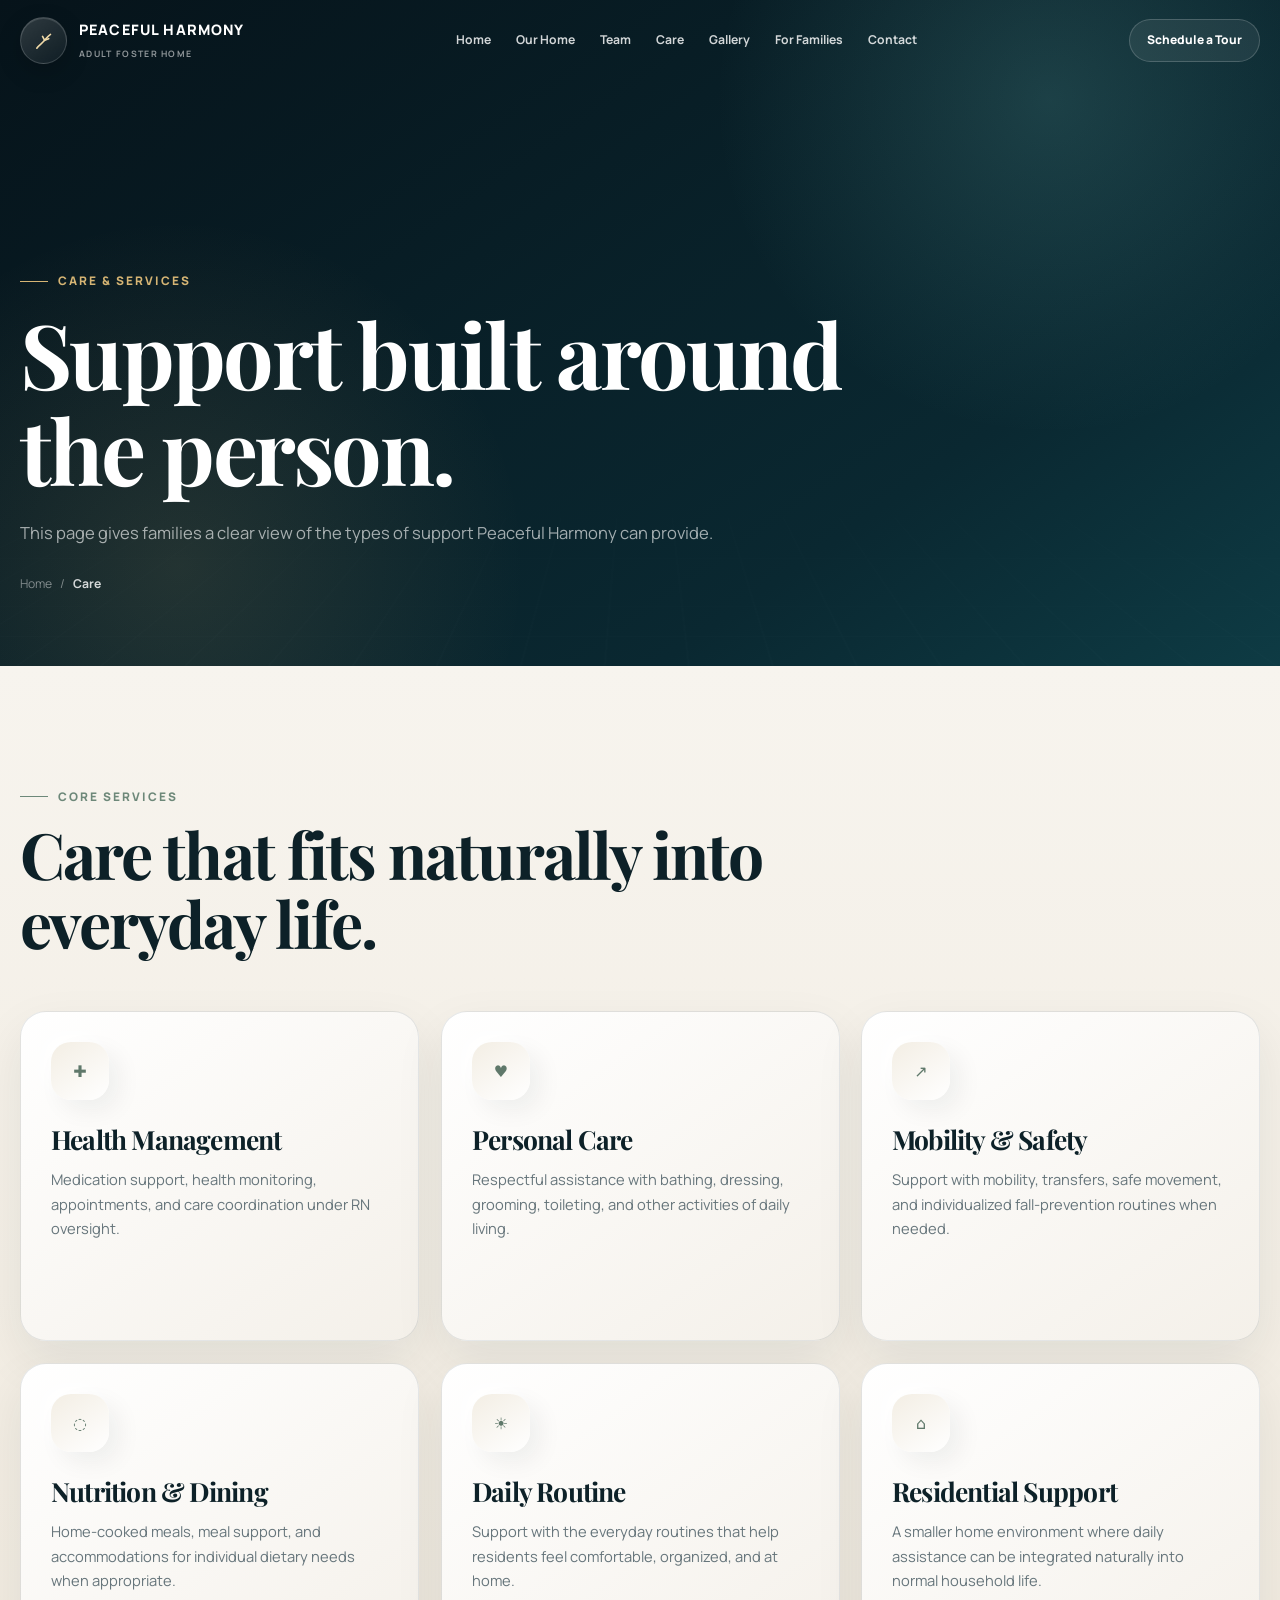
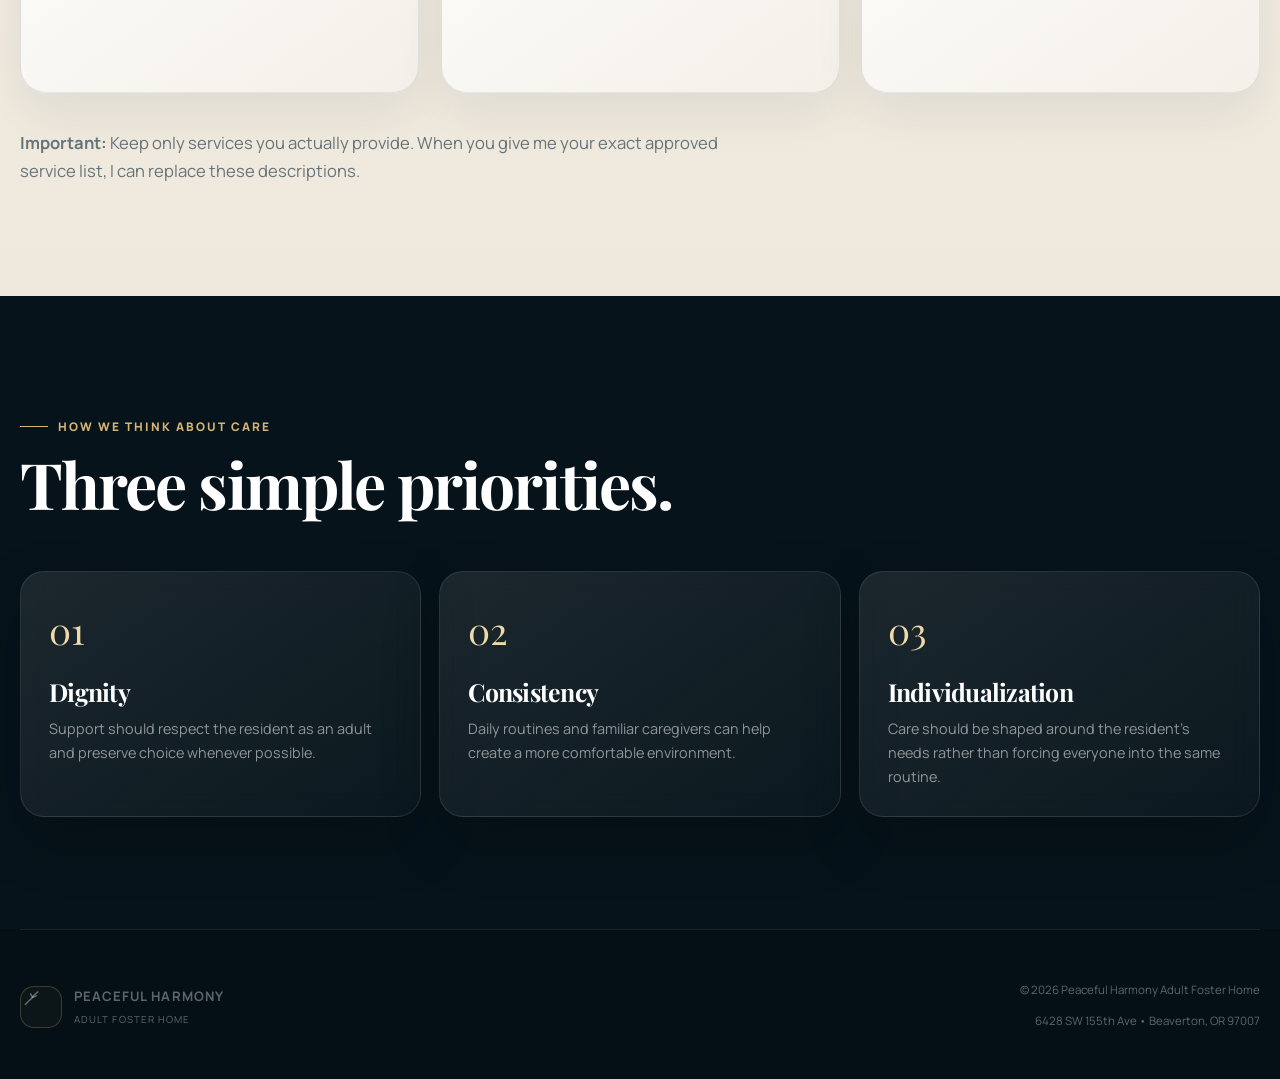
==== care.html @ 18889426 "Add files via upload" ====
<!DOCTYPE html>
<html lang="en">
<head>
  <meta charset="UTF-8" />
  <meta name="viewport" content="width=device-width, initial-scale=1, viewport-fit=cover" />
  <meta name="theme-color" content="#06131a" />
  <meta name="description" content="Peaceful Harmony Adult Foster Home in Beaverton, Oregon." />
  <title>Care & Services | Peaceful Harmony Adult Foster Home</title>
  <link rel="preconnect" href="https://fonts.googleapis.com" />
  <link rel="preconnect" href="https://fonts.gstatic.com" crossorigin />
  <link href="https://fonts.googleapis.com/css2?family=Manrope:wght@400;500;600;700;800&family=Playfair+Display:ital,wght@0,600;0,700;1,500&display=swap" rel="stylesheet" />
  <link rel="stylesheet" href="styles.css" />
</head>
<body>

<header class="site-header" id="siteHeader">
  <div class="container nav">
    <a class="brand" href="index.html" aria-label="Peaceful Harmony home">
      <span class="brand-orb" aria-hidden="true">
        <svg viewBox="0 0 24 24" fill="none">
          <path d="M5 20c2.8-3.8 5.3-4.6 8.1-8.2 2.2-2.9 3.7-4.5 6.2-6.2" stroke="currentColor" stroke-width="1.7" stroke-linecap="round"/>
          <path d="M13.2 11.8 11 7.8M13.2 11.8l4.2-1.7" stroke="currentColor" stroke-width="1.7" stroke-linecap="round"/>
        </svg>
      </span>
      <span>
        <span class="brand-name">PEACEFUL HARMONY</span>
        <span class="brand-sub">Adult Foster Home</span>
      </span>
    </a>

    <nav class="desktop-nav" aria-label="Main navigation">
      <a href="index.html">Home</a>
      <a href="our-home.html">Our Home</a>
      <a href="team.html">Team</a>
      <a href="care.html">Care</a>
      <a href="gallery.html">Gallery</a>
      <a href="families.html">For Families</a>
      <a href="contact.html">Contact</a>
    </nav>

    <div>
      <a class="nav-cta" href="contact.html">Schedule a Tour</a>
      <button class="menu-btn" id="menuButton" type="button" aria-label="Open menu" aria-controls="mobileMenu" aria-expanded="false">
        <svg viewBox="0 0 24 24" fill="none"><path d="M5 7h14M5 12h14M5 17h14" stroke="currentColor" stroke-width="2" stroke-linecap="round"/></svg>
      </button>
    </div>
  </div>

  <nav class="mobile-menu" id="mobileMenu" aria-label="Mobile navigation">
    <a href="index.html">Home</a>
    <a href="our-home.html">Our Home</a>
    <a href="team.html">Meet the Team</a>
    <a href="care.html">Care & Services</a>
    <a href="gallery.html">Gallery</a>
    <a href="families.html">For Families</a>
    <a href="contact.html">Contact / Schedule a Tour</a>
  </nav>
</header>


<main>
  <section class="page-hero">
    <div class="container page-hero-inner">
      <span class="eyebrow reveal visible">Care & Services</span>
      <h1 class="page-title reveal visible">Support built around the person.</h1>
      <p class="lead reveal visible">This page gives families a clear view of the types of support Peaceful Harmony can provide.</p>
      <div class="breadcrumbs"><a href="index.html">Home</a><span>/</span><strong>Care</strong></div>
    </div>
  </section>

  <section class="section" style="background:linear-gradient(180deg,#f7f4ee,#efe8dc)">
    <div class="container">
      <span class="eyebrow reveal">Core Services</span>
      <h2 class="section-title reveal">Care that fits naturally into everyday life.</h2>
      <div class="card-grid">
        <div class="info-card tilt glow reveal"><div class="icon deep">✚</div><h3 class="deep">Health Management</h3><p>Medication support, health monitoring, appointments, and care coordination under RN oversight.</p></div>
        <div class="info-card tilt glow reveal d1"><div class="icon deep">♥</div><h3 class="deep">Personal Care</h3><p>Respectful assistance with bathing, dressing, grooming, toileting, and other activities of daily living.</p></div>
        <div class="info-card tilt glow reveal d2"><div class="icon deep">↗</div><h3 class="deep">Mobility & Safety</h3><p>Support with mobility, transfers, safe movement, and individualized fall-prevention routines when needed.</p></div>
        <div class="info-card tilt glow reveal"><div class="icon deep">◌</div><h3 class="deep">Nutrition & Dining</h3><p>Home-cooked meals, meal support, and accommodations for individual dietary needs when appropriate.</p></div>
        <div class="info-card tilt glow reveal d1"><div class="icon deep">☀</div><h3 class="deep">Daily Routine</h3><p>Support with the everyday routines that help residents feel comfortable, organized, and at home.</p></div>
        <div class="info-card tilt glow reveal d2"><div class="icon deep">⌂</div><h3 class="deep">Residential Support</h3><p>A smaller home environment where daily assistance can be integrated naturally into normal household life.</p></div>
      </div>
      <p class="lead reveal" style="margin-top:36px"><strong>Important:</strong> Keep only services you actually provide. When you give me your exact approved service list, I can replace these descriptions.</p>
    </div>
  </section>

  <section class="section process">
    <div class="container">
      <span class="eyebrow reveal">How We Think About Care</span>
      <h2 class="section-title reveal">Three simple priorities.</h2>
      <div class="steps">
        <div class="step reveal"><span class="step-num">01</span><h3>Dignity</h3><p>Support should respect the resident as an adult and preserve choice whenever possible.</p></div>
        <div class="step reveal d1"><span class="step-num">02</span><h3>Consistency</h3><p>Daily routines and familiar caregivers can help create a more comfortable environment.</p></div>
        <div class="step reveal d2"><span class="step-num">03</span><h3>Individualization</h3><p>Care should be shaped around the resident's needs rather than forcing everyone into the same routine.</p></div>
      </div>
    </div>
  </section>
</main>


<footer class="footer">
  <div class="container footer-inner">
    <div class="footer-brand">
      <span class="footer-mark" aria-hidden="true">
        <svg viewBox="0 0 24 24" fill="none">
          <path d="M5 20c2.8-3.8 5.3-4.6 8.1-8.2 2.2-2.9 3.7-4.5 6.2-6.2" stroke="currentColor" stroke-width="1.7" stroke-linecap="round"/>
          <path d="M13.2 11.8 11 7.8M13.2 11.8l4.2-1.7" stroke="currentColor" stroke-width="1.7" stroke-linecap="round"/>
        </svg>
      </span>
      <span>
        <strong>PEACEFUL HARMONY</strong>
        <span>Adult Foster Home</span>
      </span>
    </div>
    <div class="footer-meta">
      <p>© <span id="year"></span> Peaceful Harmony Adult Foster Home</p>
      <p>6428 SW 155th Ave • Beaverton, OR 97007</p>
    </div>
  </div>
</footer>


<div class="lightbox" id="lightbox" role="dialog" aria-modal="true" aria-label="Photo viewer">
  <button class="lightbox-close" id="lightboxClose" type="button" aria-label="Close photo viewer">
    <svg viewBox="0 0 24 24" fill="none"><path d="M6 6l12 12M18 6 6 18" stroke="currentColor" stroke-width="2" stroke-linecap="round"/></svg>
  </button>
  <img id="lightboxImage" src="" alt="" />
</div>

<script src="script.js"></script>
</body>
</html>
---- styles.css ----
:root{
  --bg:#06131a;
  --bg2:#0b2027;
  --paper:#f7f4ee;
  --paper2:#efe8dc;
  --white:#fff;
  --ink:#0d2128;
  --muted:#66757b;
  --sage:#8ea99a;
  --sage2:#b9c9bc;
  --gold:#d6b574;
  --gold2:#efd9a8;
  --aqua:#74c8c4;
  --line:rgba(13,33,40,.10);
  --lineD:rgba(255,255,255,.12);
  --shadow1:0 20px 60px rgba(0,0,0,.15);
  --shadow2:0 35px 100px rgba(0,0,0,.27);
  --r:28px;
  --header:80px;
  --max:1240px;
}
*{box-sizing:border-box}
html{scroll-behavior:smooth;scroll-padding-top:calc(var(--header) + 16px)}
body{
  margin:0;min-width:320px;overflow-x:hidden;
  font-family:"Manrope",system-ui,-apple-system,BlinkMacSystemFont,"Segoe UI",sans-serif;
  color:var(--ink);background:var(--paper);line-height:1.65;
  -webkit-font-smoothing:antialiased;
}
body.menu-open,body.lightbox-open{overflow:hidden}
img{display:block;max-width:100%}
a{text-decoration:none;color:inherit}
button,input,textarea,select{font:inherit}
button{border:0}
a,button{-webkit-tap-highlight-color:transparent}
:focus-visible{outline:3px solid var(--gold);outline-offset:4px;border-radius:10px}
::selection{background:var(--gold2);color:var(--bg)}
.container{width:min(calc(100% - 40px),var(--max));margin-inline:auto}
.section{position:relative;padding:112px 0}
.eyebrow{
  display:inline-flex;align-items:center;gap:10px;margin-bottom:14px;
  color:#6d8879;font-size:.74rem;font-weight:800;letter-spacing:.17em;text-transform:uppercase
}
.eyebrow:before{content:"";width:28px;height:1px;background:currentColor}
h1,h2,h3,h4{margin:0;font-family:"Playfair Display",Georgia,serif;line-height:1.07;letter-spacing:-.03em}
.page-title{font-size:clamp(3.4rem,7vw,7.2rem);max-width:960px}
.section-title{font-size:clamp(2.5rem,5vw,5rem);max-width:820px}
.lead{max-width:720px;margin:22px 0 0;color:var(--muted);font-size:1.04rem}
.btn{
  min-height:52px;display:inline-flex;align-items:center;justify-content:center;gap:10px;
  padding:0 22px;border-radius:999px;font-size:.84rem;font-weight:800;
  transition:transform .2s ease,box-shadow .2s ease,background .2s ease
}
.btn:hover{transform:translateY(-2px)}
.btn-gold{
  background:linear-gradient(145deg,#e8ce98,#cba35d);color:var(--bg);
  box-shadow:inset 0 1px 0 rgba(255,255,255,.55),0 18px 40px rgba(214,181,116,.22)
}
.btn-glass{
  border:1px solid rgba(255,255,255,.18);
  background:linear-gradient(145deg,rgba(255,255,255,.13),rgba(255,255,255,.045));
  color:#fff;box-shadow:inset 0 1px 0 rgba(255,255,255,.1),0 15px 36px rgba(0,0,0,.14);
  backdrop-filter:blur(14px);-webkit-backdrop-filter:blur(14px)
}
.btn-dark{background:var(--bg);color:white;box-shadow:0 14px 34px rgba(6,19,26,.18)}
.reveal{opacity:0;transform:translateY(24px);transition:opacity .7s ease,transform .7s cubic-bezier(.2,.75,.2,1)}
.reveal.visible{opacity:1;transform:none}
.d1{transition-delay:.08s}.d2{transition-delay:.16s}.d3{transition-delay:.24s}
.tilt{transform-style:preserve-3d;will-change:transform;transition:transform .18s ease-out,box-shadow .3s ease}
.tilt>*{transform:translateZ(14px)}.tilt .deep{transform:translateZ(34px)}
.glow{position:relative;overflow:hidden}
.glow:before{
  content:"";position:absolute;inset:0;pointer-events:none;
  background:radial-gradient(380px circle at var(--lx,50%) var(--ly,50%),rgba(255,255,255,.16),transparent 42%);
  opacity:0;transition:opacity .25s ease
}
.glow:hover:before{opacity:1}

/* NAV */
.site-header{position:fixed;inset:0 0 auto;z-index:1000;transition:.25s ease}
.site-header.scrolled,.site-header.menu-visible{
  background:rgba(6,19,26,.80);border-bottom:1px solid rgba(255,255,255,.09);
  box-shadow:0 14px 44px rgba(0,0,0,.18);backdrop-filter:blur(20px);-webkit-backdrop-filter:blur(20px)
}
.nav{min-height:var(--header);display:flex;align-items:center;justify-content:space-between;gap:24px}
.brand{display:inline-flex;align-items:center;gap:12px;color:white;min-width:0}
.brand-orb{
  width:47px;height:47px;display:grid;place-items:center;flex:0 0 auto;border-radius:50%;
  border:1px solid rgba(255,255,255,.17);
  background:linear-gradient(145deg,rgba(255,255,255,.16),rgba(255,255,255,.04));
  box-shadow:inset 0 1px 0 rgba(255,255,255,.12),0 8px 24px rgba(0,0,0,.19)
}
.brand-orb svg{width:23px;height:23px;color:var(--gold2)}
.brand-name{display:block;font-size:.9rem;font-weight:800;letter-spacing:.08em;white-space:nowrap}
.brand-sub{display:block;margin-top:5px;color:rgba(255,255,255,.55);font-size:.55rem;font-weight:700;letter-spacing:.15em;text-transform:uppercase}
.desktop-nav{display:flex;align-items:center;gap:25px;color:rgba(255,255,255,.82)}
.desktop-nav a{position:relative;padding:12px 0;font-size:.76rem;font-weight:700}
.desktop-nav a:after{
  content:"";position:absolute;left:0;right:0;bottom:7px;height:1px;background:var(--gold);
  transform:scaleX(0);transition:transform .2s ease
}
.desktop-nav a:hover:after,.desktop-nav a.active:after{transform:scaleX(1)}
.nav-cta{
  min-height:43px;display:inline-flex;align-items:center;padding:0 17px;border-radius:999px;
  border:1px solid rgba(255,255,255,.18);background:rgba(255,255,255,.07);color:#fff;font-size:.75rem;font-weight:800
}
.menu-btn{
  display:none;width:46px;height:46px;align-items:center;justify-content:center;cursor:pointer;
  border:1px solid rgba(255,255,255,.16);border-radius:50%;background:rgba(255,255,255,.07);color:#fff
}
.menu-btn svg{width:22px;height:22px}
.mobile-menu{display:none}

/* SHARED DARK PAGE HERO */
.page-hero{
  position:relative;min-height:74svh;display:flex;align-items:end;overflow:hidden;color:#fff;
  background:
    radial-gradient(circle at 82% 15%,rgba(116,200,196,.18),transparent 28%),
    radial-gradient(circle at 14% 85%,rgba(214,181,116,.13),transparent 28%),
    linear-gradient(145deg,#06131a,#0a2831 72%,#0e3b44)
}
.page-hero:before{
  content:"";position:absolute;inset:0;opacity:.12;
  background-image:linear-gradient(rgba(255,255,255,.08) 1px,transparent 1px),linear-gradient(90deg,rgba(255,255,255,.08) 1px,transparent 1px);
  background-size:56px 56px;transform:perspective(900px) rotateX(64deg) scale(1.5) translateY(17%);
  transform-origin:center bottom;mask-image:linear-gradient(to top,rgba(0,0,0,.9),transparent 70%)
}
.page-hero-inner{position:relative;z-index:2;padding:calc(var(--header) + 90px) 0 72px}
.page-hero .eyebrow{color:var(--gold)}
.page-hero .lead{color:rgba(255,255,255,.62)}
.breadcrumbs{display:flex;flex-wrap:wrap;gap:8px;margin-top:28px;color:rgba(255,255,255,.46);font-size:.76rem}
.breadcrumbs strong{color:rgba(255,255,255,.82)}

/* HOME HERO */
.home-hero{
  position:relative;min-height:100svh;overflow:hidden;color:#fff;
  background:
    radial-gradient(circle at 80% 15%,rgba(116,200,196,.20),transparent 30%),
    radial-gradient(circle at 12% 84%,rgba(214,181,116,.14),transparent 29%),
    linear-gradient(145deg,#06131a,#09232c 60%,#0e3a44)
}
.home-grid{
  min-height:100svh;display:grid;grid-template-columns:minmax(0,1fr) minmax(370px,.78fr);
  gap:70px;align-items:center;padding:calc(var(--header) + 72px) 0 64px
}
.home-kicker{display:inline-flex;align-items:center;gap:12px;margin-bottom:24px;color:var(--gold2);font-size:.74rem;font-weight:800;letter-spacing:.16em;text-transform:uppercase}
.home-kicker:before{content:"";width:34px;height:1px;background:var(--gold)}
.home-hero h1{font-size:clamp(4.2rem,8.3vw,8.2rem);max-width:760px;letter-spacing:-.06em}
.home-hero h1 em{color:var(--gold2);font-weight:500}
.home-copy{max-width:660px;margin:26px 0 0;color:rgba(255,255,255,.68);font-size:1.08rem}
.actions{display:flex;flex-wrap:wrap;gap:12px;margin-top:32px}
.hero-visual{position:relative;min-height:630px;perspective:1500px;transform-style:preserve-3d}
.photo-stage{position:absolute;top:50%;right:5%;width:min(495px,88%);aspect-ratio:4/5;transform:translateY(-50%) rotateY(-10deg) rotateX(3deg);transform-style:preserve-3d}
.photo-back2,.photo-back{position:absolute;border-radius:34px}
.photo-back2{inset:14% -13% -13% 14%;border:1px solid rgba(214,181,116,.13);transform:translateZ(-70px)}
.photo-back{inset:7% -7% -7% 7%;border:1px solid rgba(116,200,196,.22);background:rgba(116,200,196,.05);transform:translateZ(-35px)}
.photo-card{position:absolute;inset:0;overflow:hidden;border:1px solid rgba(255,255,255,.15);border-radius:34px;background:rgba(255,255,255,.05);box-shadow:-30px 48px 90px rgba(0,0,0,.38);transform:translateZ(45px)}
.photo-card img{width:100%;height:100%;object-fit:cover}
.float-card{
  position:absolute;z-index:4;width:215px;padding:17px;border:1px solid rgba(255,255,255,.15);border-radius:22px;
  background:linear-gradient(145deg,rgba(255,255,255,.14),rgba(255,255,255,.05));color:#fff;
  box-shadow:0 22px 60px rgba(0,0,0,.25);backdrop-filter:blur(19px);-webkit-backdrop-filter:blur(19px)
}
.float-card strong{display:block;color:var(--gold2);font-family:"Playfair Display",serif;font-size:1.12rem}
.float-card span{display:block;margin-top:5px;color:rgba(255,255,255,.60);font-size:.76rem}
.f1{top:12%;left:-3%}.f2{right:-4%;bottom:14%}

/* HOME ROUTES */
.routes{background:linear-gradient(180deg,#f7f4ee,#efe8dc)}
.route-grid{display:grid;grid-template-columns:repeat(2,minmax(0,1fr));gap:20px;margin-top:52px}
.route-card{
  position:relative;min-height:330px;overflow:hidden;padding:34px;border:1px solid rgba(13,33,40,.08);border-radius:28px;
  background:linear-gradient(145deg,#fff,#f4f0e8);box-shadow:0 22px 54px rgba(13,33,40,.08)
}
.route-card:hover{box-shadow:0 34px 76px rgba(13,33,40,.13)}
.route-card .num{color:#9c7b43;font-family:"Playfair Display",serif;font-size:.85rem}
.route-card h3{margin-top:42px;font-size:2rem}
.route-card p{max-width:460px;margin:15px 0 0;color:var(--muted);font-size:.93rem}
.route-card .go{position:absolute;right:28px;bottom:28px;width:46px;height:46px;display:grid;place-items:center;border-radius:50%;background:var(--bg);color:#fff;box-shadow:0 12px 30px rgba(6,19,26,.18)}

/* CARDS */
.card-grid{display:grid;grid-template-columns:repeat(3,minmax(0,1fr));gap:22px;margin-top:54px}
.info-card{
  position:relative;min-height:330px;padding:30px;border:1px solid var(--line);border-radius:26px;
  background:linear-gradient(145deg,#fff,#f4f0e9);box-shadow:0 20px 50px rgba(13,33,40,.08)
}
.info-card h3{font-size:1.65rem}
.info-card p{margin:14px 0 0;color:var(--muted);font-size:.92rem}
.info-card .icon{
  width:58px;height:58px;display:grid;place-items:center;margin-bottom:25px;border-radius:20px;
  background:linear-gradient(145deg,#f3eee4,#fff);color:#5f786a;
  box-shadow:10px 10px 24px rgba(13,33,40,.06),-8px -8px 20px rgba(255,255,255,.95)
}
.info-card .icon svg{width:26px;height:26px}

/* TEAM */
.team-section{background:linear-gradient(180deg,#f7f4ee,#efe8dc)}
.team-grid{display:grid;grid-template-columns:repeat(3,minmax(0,1fr));gap:24px;margin-top:54px}
.person{
  position:relative;overflow:hidden;min-height:470px;border:1px solid var(--line);border-radius:28px;
  background:#fff;box-shadow:0 22px 56px rgba(13,33,40,.09)
}
.person-portrait{
  height:280px;display:grid;place-items:center;position:relative;overflow:hidden;
  background:
    radial-gradient(circle at 30% 20%,rgba(255,255,255,.28),transparent 18%),
    linear-gradient(145deg,#163541,#0a1d25 68%,#173f47)
}
.person-portrait:after{
  content:"";position:absolute;width:160px;height:160px;border-radius:50%;border:1px solid rgba(214,181,116,.18);
  box-shadow:0 0 0 30px rgba(214,181,116,.03),0 0 0 60px rgba(214,181,116,.02)
}
.initials{position:relative;z-index:2;color:var(--gold2);font-family:"Playfair Display",serif;font-size:4.8rem;letter-spacing:-.06em}
.person-photo{width:100%;height:100%;object-fit:cover}
.person-body{padding:26px}
.person-role{color:#789184;font-size:.68rem;font-weight:800;letter-spacing:.13em;text-transform:uppercase}
.person h3{margin-top:8px;font-size:1.75rem}
.person p{margin:13px 0 0;color:var(--muted);font-size:.9rem}
.profile-note{margin-top:14px;color:#8b764d;font-size:.74rem;font-weight:700}
.owner-badge{position:absolute;top:16px;right:16px;z-index:3;padding:8px 11px;border-radius:999px;background:rgba(6,19,26,.68);color:#fff;font-size:.63rem;font-weight:800;letter-spacing:.08em;backdrop-filter:blur(10px)}

/* GALLERY */
.gallery-section{background:linear-gradient(180deg,#efe8dc,#f7f4ee)}
.gallery-grid{display:grid;grid-template-columns:1.18fr .82fr .82fr;grid-template-rows:280px 280px;gap:18px;margin-top:54px;perspective:1400px}
.gallery-item{position:relative;overflow:hidden;cursor:zoom-in;border:0;border-radius:22px;background:#ddd;box-shadow:0 22px 55px rgba(13,33,40,.12);transition:.3s ease}
.gallery-item:first-child{grid-row:1/3}
.gallery-item:hover{transform:translateZ(80px) scale(1.02);z-index:4;box-shadow:0 35px 80px rgba(13,33,40,.20)}
.gallery-item img{width:100%;height:100%;object-fit:cover;transition:transform .5s ease}
.gallery-item:hover img{transform:scale(1.04)}
.tag{position:absolute;left:15px;bottom:15px;padding:8px 12px;border-radius:999px;background:rgba(6,19,26,.56);color:#fff;font-size:.67rem;font-weight:800;backdrop-filter:blur(10px)}

/* FAQ */
.faq-wrap{max-width:900px;margin:50px auto 0}
.faq-item{border-top:1px solid var(--line)}
.faq-item:last-child{border-bottom:1px solid var(--line)}
.faq-q{
  width:100%;display:flex;justify-content:space-between;gap:24px;align-items:center;padding:23px 0;
  background:transparent;color:var(--ink);cursor:pointer;text-align:left;font-weight:800
}
.faq-plus{width:34px;height:34px;display:grid;place-items:center;flex:0 0 auto;border:1px solid var(--line);border-radius:50%;transition:transform .2s ease}
.faq-item.open .faq-plus{transform:rotate(45deg)}
.faq-a{display:grid;grid-template-rows:0fr;transition:grid-template-rows .3s ease}
.faq-a>div{overflow:hidden}
.faq-a p{margin:0 0 23px;color:var(--muted)}
.faq-item.open .faq-a{grid-template-rows:1fr}

/* PROCESS */
.process{background:var(--bg);color:#fff}
.process .eyebrow{color:var(--gold)}
.process .lead{color:rgba(255,255,255,.57)}
.steps{display:grid;grid-template-columns:repeat(3,minmax(0,1fr));gap:18px;margin-top:52px}
.step{
  padding:28px;border:1px solid rgba(255,255,255,.10);border-radius:24px;
  background:linear-gradient(145deg,rgba(255,255,255,.09),rgba(255,255,255,.025));
  box-shadow:0 24px 60px rgba(0,0,0,.18);backdrop-filter:blur(14px)
}
.step-num{color:var(--gold2);font-family:"Playfair Display",serif;font-size:2.3rem}
.step h3{margin-top:18px;font-size:1.55rem}
.step p{margin:12px 0 0;color:rgba(255,255,255,.53);font-size:.9rem}

/* CONTACT */
.contact-section{background:linear-gradient(145deg,#06131a,#0b2b34);color:#fff}
.contact-shell{display:grid;grid-template-columns:1fr 1fr;overflow:hidden;border:1px solid rgba(255,255,255,.12);border-radius:32px;background:linear-gradient(145deg,rgba(255,255,255,.10),rgba(255,255,255,.03));box-shadow:0 38px 90px rgba(0,0,0,.24);backdrop-filter:blur(18px)}
.contact-copy{padding:clamp(40px,6vw,72px)}
.contact-copy .eyebrow{color:var(--gold)}
.contact-copy .section-title{font-size:clamp(2.8rem,5vw,5.2rem)}
.contact-copy .lead{color:rgba(255,255,255,.58)}
.contact-info{display:grid;align-content:center;gap:16px;padding:clamp(36px,5vw,60px);border-left:1px solid rgba(255,255,255,.10);background:rgba(255,255,255,.025)}
.contact-card{padding:18px;border:1px solid rgba(255,255,255,.09);border-radius:18px;background:rgba(255,255,255,.04)}
.contact-label{display:block;margin-bottom:6px;color:var(--gold);font-size:.64rem;font-weight:800;letter-spacing:.14em;text-transform:uppercase}
.contact-value{color:rgba(255,255,255,.83);font-size:.94rem;overflow-wrap:anywhere}
.contact-value a{border-bottom:1px solid rgba(255,255,255,.18)}
.map{height:330px;margin-top:22px;overflow:hidden;border-radius:28px;box-shadow:0 32px 76px rgba(0,0,0,.18)}
.map iframe{width:100%;height:100%;border:0}

/* FORMS */
.form-grid{display:grid;grid-template-columns:1fr 1fr;gap:18px}
.field{display:grid;gap:7px}
.field.full{grid-column:1/-1}
.field label{font-size:.75rem;font-weight:800;letter-spacing:.03em}
.field input,.field textarea,.field select{
  width:100%;border:1px solid var(--line);border-radius:14px;background:#fff;color:var(--ink);padding:13px 14px;outline:none
}
.field textarea{min-height:140px;resize:vertical}
.form-note{margin-top:12px;color:var(--muted);font-size:.78rem}

/* FOOTER */
.footer{background:#041016;color:#fff}
.footer-inner{min-height:150px;display:flex;align-items:center;justify-content:space-between;gap:30px;border-top:1px solid rgba(255,255,255,.07)}
.footer-brand{display:flex;align-items:center;gap:12px}
.footer-mark{width:42px;height:42px;display:grid;place-items:center;border:1px solid rgba(214,181,116,.24);border-radius:14px;color:var(--gold2);background:rgba(214,181,116,.04)}
.footer-mark svg{width:21px;height:21px}
.footer-brand strong{display:block;font-size:.82rem;letter-spacing:.08em}
.footer-brand span{display:block;margin-top:4px;color:rgba(255,255,255,.36);font-size:.61rem;letter-spacing:.11em;text-transform:uppercase}
.footer-meta{text-align:right;color:rgba(255,255,255,.36);font-size:.72rem}

/* LIGHTBOX */
.lightbox{position:fixed;inset:0;z-index:3000;display:none;align-items:center;justify-content:center;padding:28px;background:rgba(2,10,14,.95)}
.lightbox.open{display:flex}
.lightbox img{max-width:min(1120px,94vw);max-height:86vh;border-radius:18px;box-shadow:0 45px 120px rgba(0,0,0,.55)}
.lightbox-close{position:absolute;top:20px;right:20px;width:48px;height:48px;display:grid;place-items:center;cursor:pointer;border:1px solid rgba(255,255,255,.16);border-radius:50%;background:rgba(255,255,255,.07);color:#fff}
.lightbox-close svg{width:22px;height:22px}

/* RESPONSIVE */
@media(max-width:1020px){
  :root{--header:76px}
  .desktop-nav,.nav-cta{display:none}.menu-btn{display:inline-flex}
  .mobile-menu{position:fixed;top:var(--header);left:0;right:0;max-height:calc(100svh - var(--header));overflow-y:auto;padding:12px 18px 22px;background:rgba(6,19,26,.97);border-bottom:1px solid rgba(255,255,255,.09);box-shadow:0 24px 60px rgba(0,0,0,.28);backdrop-filter:blur(18px)}
  .mobile-menu.open{display:block}
  .mobile-menu a{min-height:52px;display:flex;align-items:center;padding:0 10px;border-bottom:1px solid rgba(255,255,255,.08);color:#fff;font-weight:700}
  .mobile-menu a:last-child{margin-top:12px;justify-content:center;border:1px solid rgba(255,255,255,.11);border-radius:999px;background:rgba(255,255,255,.06)}
  .home-grid{grid-template-columns:1fr}.hero-visual{min-height:600px}.photo-stage{right:50%;width:min(470px,72vw);transform:translate(50%,-50%) rotateY(-7deg) rotateX(2deg)}
  .route-grid,.card-grid,.team-grid{grid-template-columns:1fr 1fr}
  .steps{grid-template-columns:1fr}
  .contact-shell{grid-template-columns:1fr}.contact-info{border-left:0;border-top:1px solid rgba(255,255,255,.10)}
  .gallery-grid{grid-template-columns:1fr 1fr;grid-template-rows:340px 250px 250px}.gallery-item:first-child{grid-column:1/3;grid-row:1}
}
@media(max-width:720px){
  .container{width:min(calc(100% - 28px),var(--max))}.section{padding:84px 0}
  .brand-orb{width:42px;height:42px}.brand-name{max-width:180px;font-size:.79rem}.brand-sub{max-width:180px;overflow:hidden;font-size:.49rem;text-overflow:ellipsis;white-space:nowrap}
  .home-grid{padding:calc(var(--header) + 80px) 0 50px}.home-hero h1{font-size:clamp(3.65rem,18vw,5.5rem)}.home-copy{font-size:1rem}
  .actions{flex-direction:column}.actions .btn{width:100%}
  .hero-visual{min-height:500px}.photo-stage{width:min(385px,82vw)}.float-card{width:178px;padding:14px}.f1{left:-1%;top:7%}.f2{right:-1%;bottom:8%}
  .route-grid,.card-grid,.team-grid{grid-template-columns:1fr}
  .gallery-grid{grid-template-columns:1fr;grid-template-rows:repeat(4,270px)}.gallery-item:first-child{grid-column:auto;grid-row:auto}.gallery-item:hover{transform:scale(1.01)}
  .form-grid{grid-template-columns:1fr}.field.full{grid-column:auto}
  .contact-copy,.contact-info{padding:32px 22px}.map{height:290px}
  .footer-inner{min-height:185px;flex-direction:column;justify-content:center;text-align:center}.footer-meta{text-align:center}
}
@media(hover:none),(pointer:coarse){.tilt{transform:none!important}.glow:before{display:none}}
@media(prefers-reduced-motion:reduce){
  html{scroll-behavior:auto}
  *,*:before,*:after{animation-duration:.01ms!important;animation-iteration-count:1!important;transition-duration:.01ms!important}
  .reveal{opacity:1;transform:none}.tilt{transform:none!important}
}
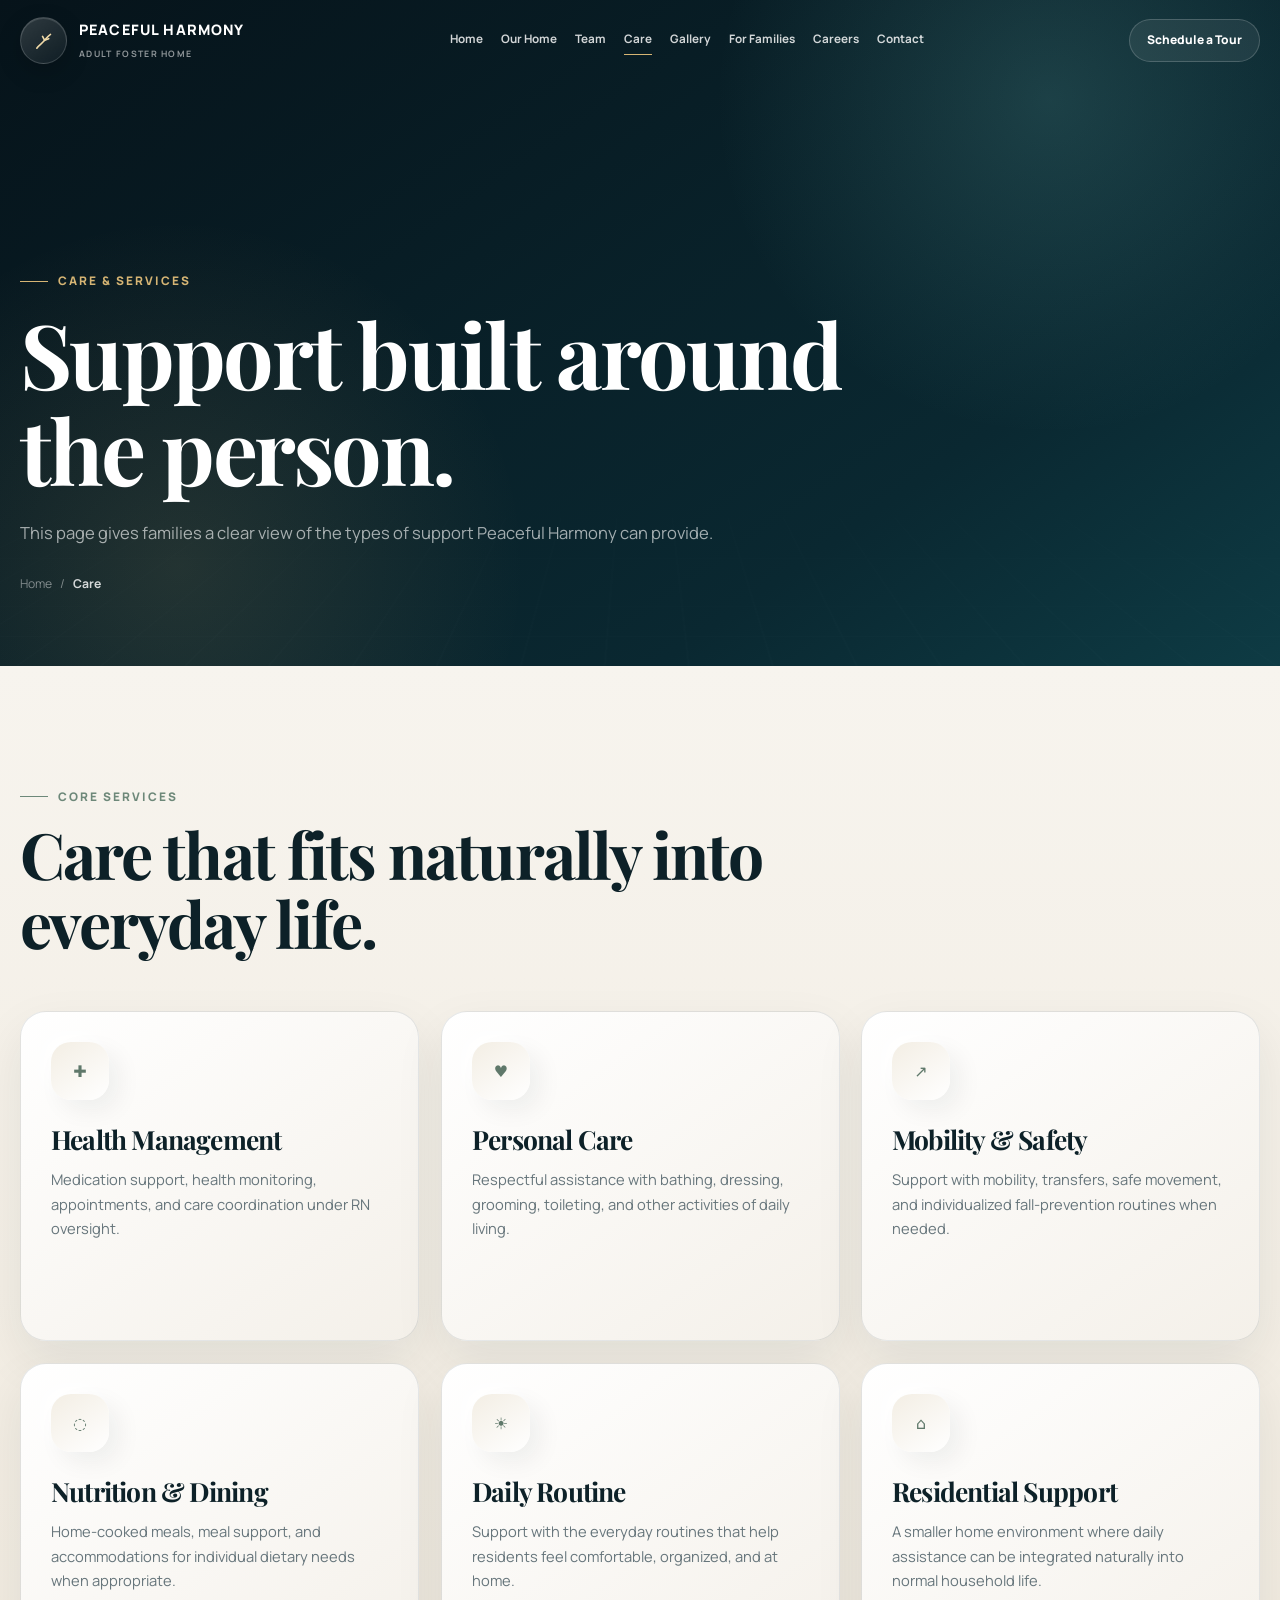
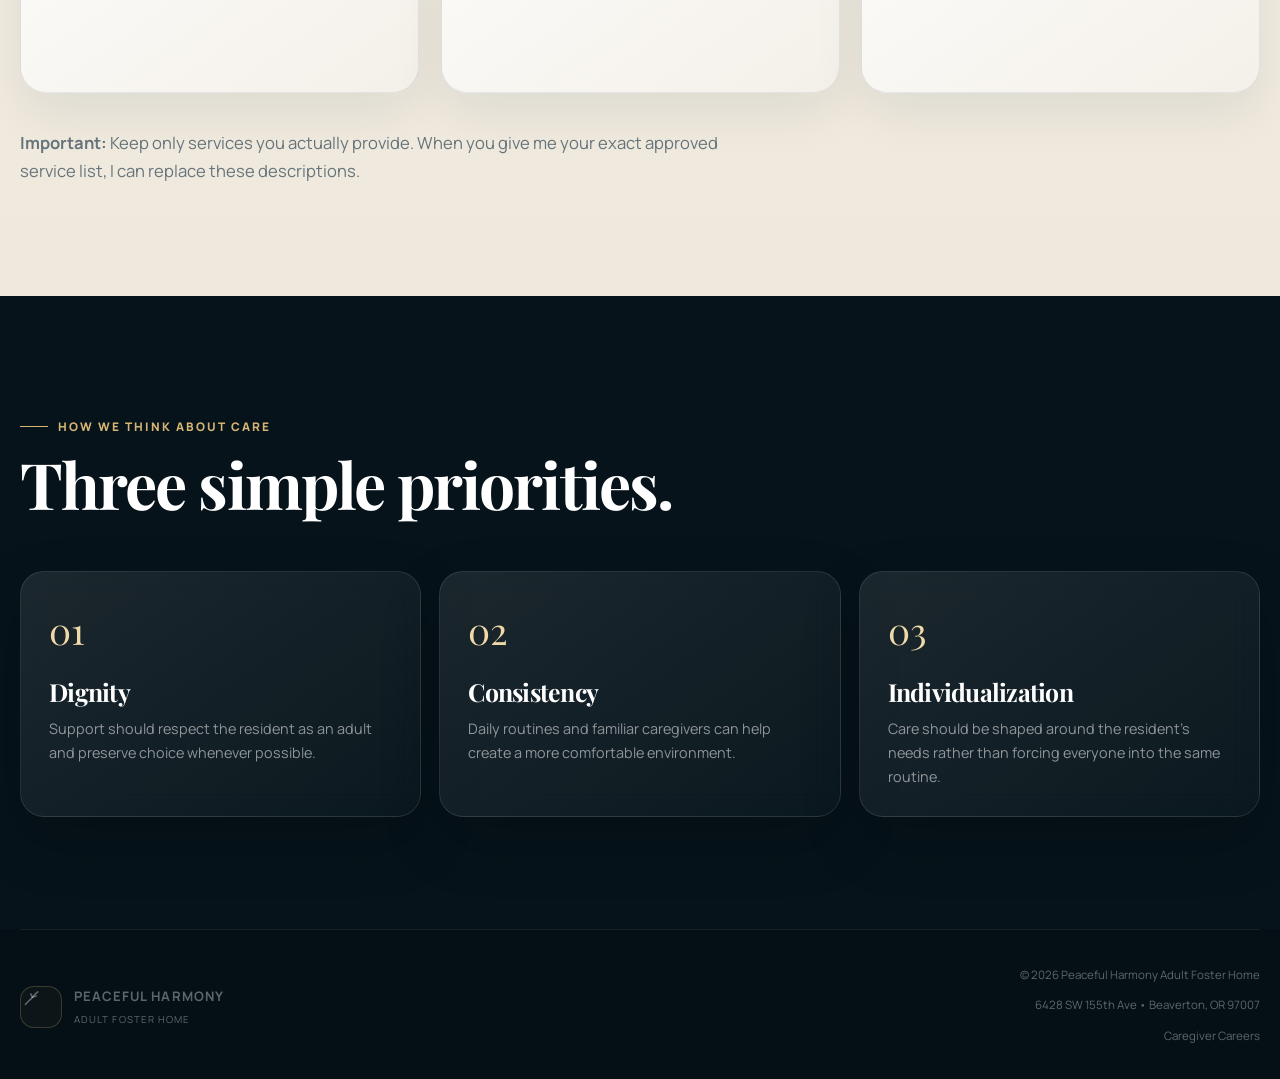
==== commit 40a7d687: "Add files via upload" ====
--- a/care.html
+++ b/care.html
@@ -35,6 +35,7 @@
       <a href="care.html">Care</a>
       <a href="gallery.html">Gallery</a>
       <a href="families.html">For Families</a>
+      <a href="careers.html">Careers</a>
       <a href="contact.html">Contact</a>
     </nav>
 
@@ -53,6 +54,7 @@
     <a href="care.html">Care & Services</a>
     <a href="gallery.html">Gallery</a>
     <a href="families.html">For Families</a>
+    <a href="careers.html">Caregiver Careers</a>
     <a href="contact.html">Contact / Schedule a Tour</a>
   </nav>
 </header>
@@ -115,6 +117,7 @@
     <div class="footer-meta">
       <p>© <span id="year"></span> Peaceful Harmony Adult Foster Home</p>
       <p>6428 SW 155th Ave • Beaverton, OR 97007</p>
+      <p><a href="careers.html">Caregiver Careers</a></p>
     </div>
   </div>
 </footer>
--- a/styles.css
+++ b/styles.css
@@ -94,8 +94,8 @@
 .brand-orb svg{width:23px;height:23px;color:var(--gold2)}
 .brand-name{display:block;font-size:.9rem;font-weight:800;letter-spacing:.08em;white-space:nowrap}
 .brand-sub{display:block;margin-top:5px;color:rgba(255,255,255,.55);font-size:.55rem;font-weight:700;letter-spacing:.15em;text-transform:uppercase}
-.desktop-nav{display:flex;align-items:center;gap:25px;color:rgba(255,255,255,.82)}
-.desktop-nav a{position:relative;padding:12px 0;font-size:.76rem;font-weight:700}
+.desktop-nav{display:flex;align-items:center;gap:18px;color:rgba(255,255,255,.82)}
+.desktop-nav a{position:relative;padding:12px 0;font-size:.73rem;font-weight:700}
 .desktop-nav a:after{
   content:"";position:absolute;left:0;right:0;bottom:7px;height:1px;background:var(--gold);
   transform:scaleX(0);transition:transform .2s ease
@@ -285,6 +285,35 @@
 .field textarea{min-height:140px;resize:vertical}
 .form-note{margin-top:12px;color:var(--muted);font-size:.78rem}
 
+/* CAREERS / APPLICATION */
+.career-shell{grid-template-columns:minmax(0,1.35fr) minmax(320px,.65fr)}
+.career-shell .contact-copy{padding:clamp(38px,5vw,64px)}
+.career-shell .contact-info{align-content:start}
+.application-section{margin-top:32px;padding-top:28px;border-top:1px solid var(--line)}
+.application-section:first-of-type{margin-top:24px}
+.application-kicker{display:block;margin-bottom:14px;color:var(--teal);font-size:.66rem;font-weight:800;letter-spacing:.14em;text-transform:uppercase}
+.application-title{margin:0 0 6px;font-family:"Playfair Display",serif;font-size:1.55rem;line-height:1.08}
+.application-help{margin:0 0 18px;color:var(--muted);font-size:.84rem;line-height:1.65}
+.choice-grid{display:grid;grid-template-columns:repeat(2,minmax(0,1fr));gap:10px}
+.choice-grid.three{grid-template-columns:repeat(3,minmax(0,1fr))}
+.choice{display:flex;align-items:flex-start;gap:10px;min-height:48px;padding:12px 13px;border:1px solid var(--line);border-radius:14px;background:#fff;color:var(--ink);font-size:.79rem;font-weight:700;line-height:1.35;cursor:pointer;transition:border-color .2s ease,box-shadow .2s ease,transform .2s ease}
+.choice:hover{border-color:rgba(32,104,105,.36);box-shadow:0 8px 22px rgba(13,33,40,.06);transform:translateY(-1px)}
+.choice input[type="checkbox"],.choice input[type="radio"]{width:17px;height:17px;flex:0 0 17px;margin:1px 0 0;padding:0;border:0;border-radius:4px;accent-color:var(--teal)}
+.choice span{display:block}
+.field-hint{margin-top:2px;color:var(--muted);font-size:.7rem;line-height:1.45}
+.application-consent{display:flex;align-items:flex-start;gap:11px;margin-top:24px;padding:16px;border:1px solid var(--line);border-radius:16px;background:#f7f4ee;color:var(--ink);font-size:.77rem;line-height:1.55}
+.application-consent input{width:18px;height:18px;flex:0 0 18px;margin-top:2px;accent-color:var(--teal)}
+.application-privacy{margin-top:14px;padding:14px 16px;border-left:3px solid var(--gold);border-radius:0 12px 12px 0;background:#fbfaf6;color:var(--muted);font-size:.74rem;line-height:1.6}
+.career-points{display:grid;gap:11px;margin-top:8px}
+.career-point{display:flex;gap:10px;color:rgba(255,255,255,.74);font-size:.86rem;line-height:1.5}
+.career-point:before{content:"✓";display:grid;place-items:center;width:21px;height:21px;flex:0 0 21px;margin-top:1px;border:1px solid rgba(214,181,116,.28);border-radius:50%;color:var(--gold2);font-size:.68rem}
+.career-small{color:rgba(255,255,255,.50);font-size:.74rem;line-height:1.6}
+.career-link{color:#fff;border-bottom:1px solid rgba(255,255,255,.22)}
+.application-submit{width:100%;justify-content:center}
+.mobile-menu a.active{color:var(--gold2)}
+@media(max-width:1120px){.career-shell{grid-template-columns:1fr}.career-shell .contact-info{border-left:0;border-top:1px solid rgba(255,255,255,.10)}}
+@media(max-width:720px){.choice-grid,.choice-grid.three{grid-template-columns:1fr}.career-shell .contact-copy{padding:32px 22px}.application-title{font-size:1.42rem}}
+
 /* FOOTER */
 .footer{background:#041016;color:#fff}
 .footer-inner{min-height:150px;display:flex;align-items:center;justify-content:space-between;gap:30px;border-top:1px solid rgba(255,255,255,.07)}
@@ -303,7 +332,7 @@
 .lightbox-close svg{width:22px;height:22px}
 
 /* RESPONSIVE */
-@media(max-width:1020px){
+@media(max-width:1120px){
   :root{--header:76px}
   .desktop-nav,.nav-cta{display:none}.menu-btn{display:inline-flex}
   .mobile-menu{position:fixed;top:var(--header);left:0;right:0;max-height:calc(100svh - var(--header));overflow-y:auto;padding:12px 18px 22px;background:rgba(6,19,26,.97);border-bottom:1px solid rgba(255,255,255,.09);box-shadow:0 24px 60px rgba(0,0,0,.28);backdrop-filter:blur(18px)}
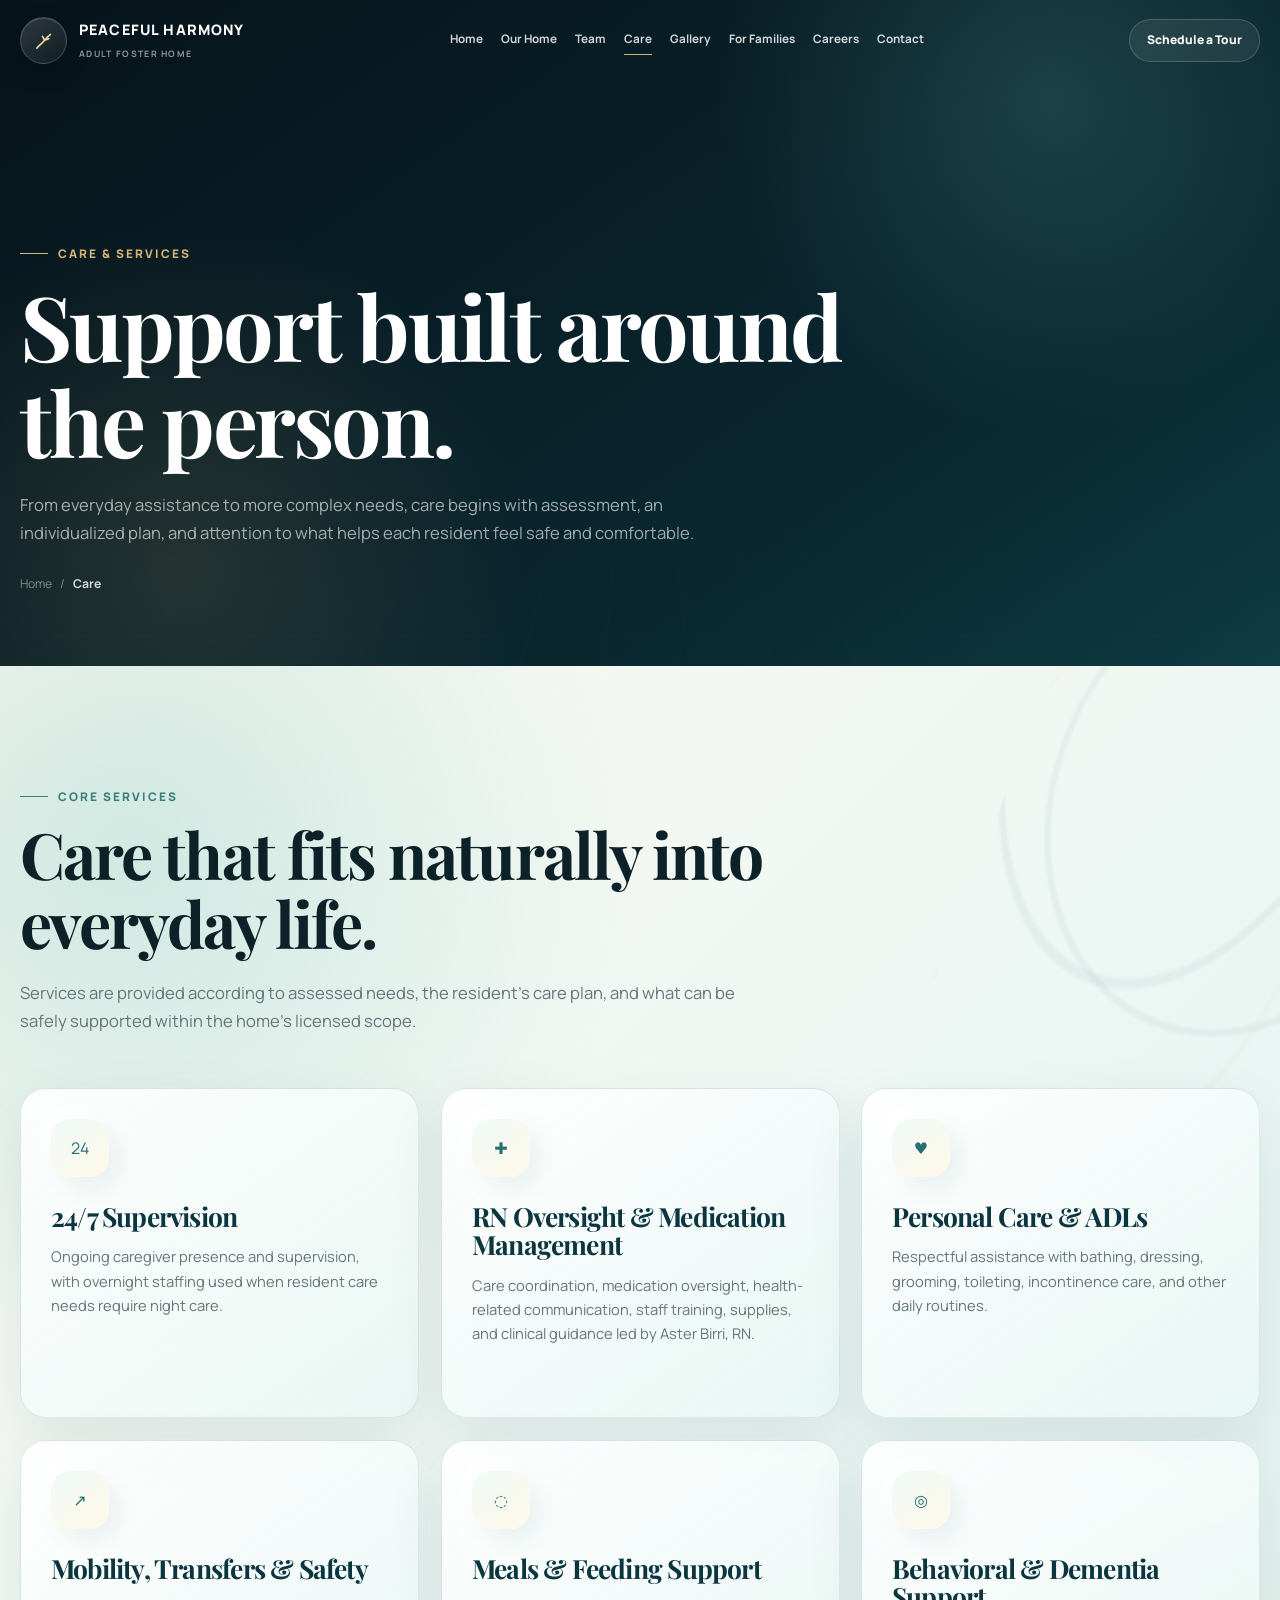
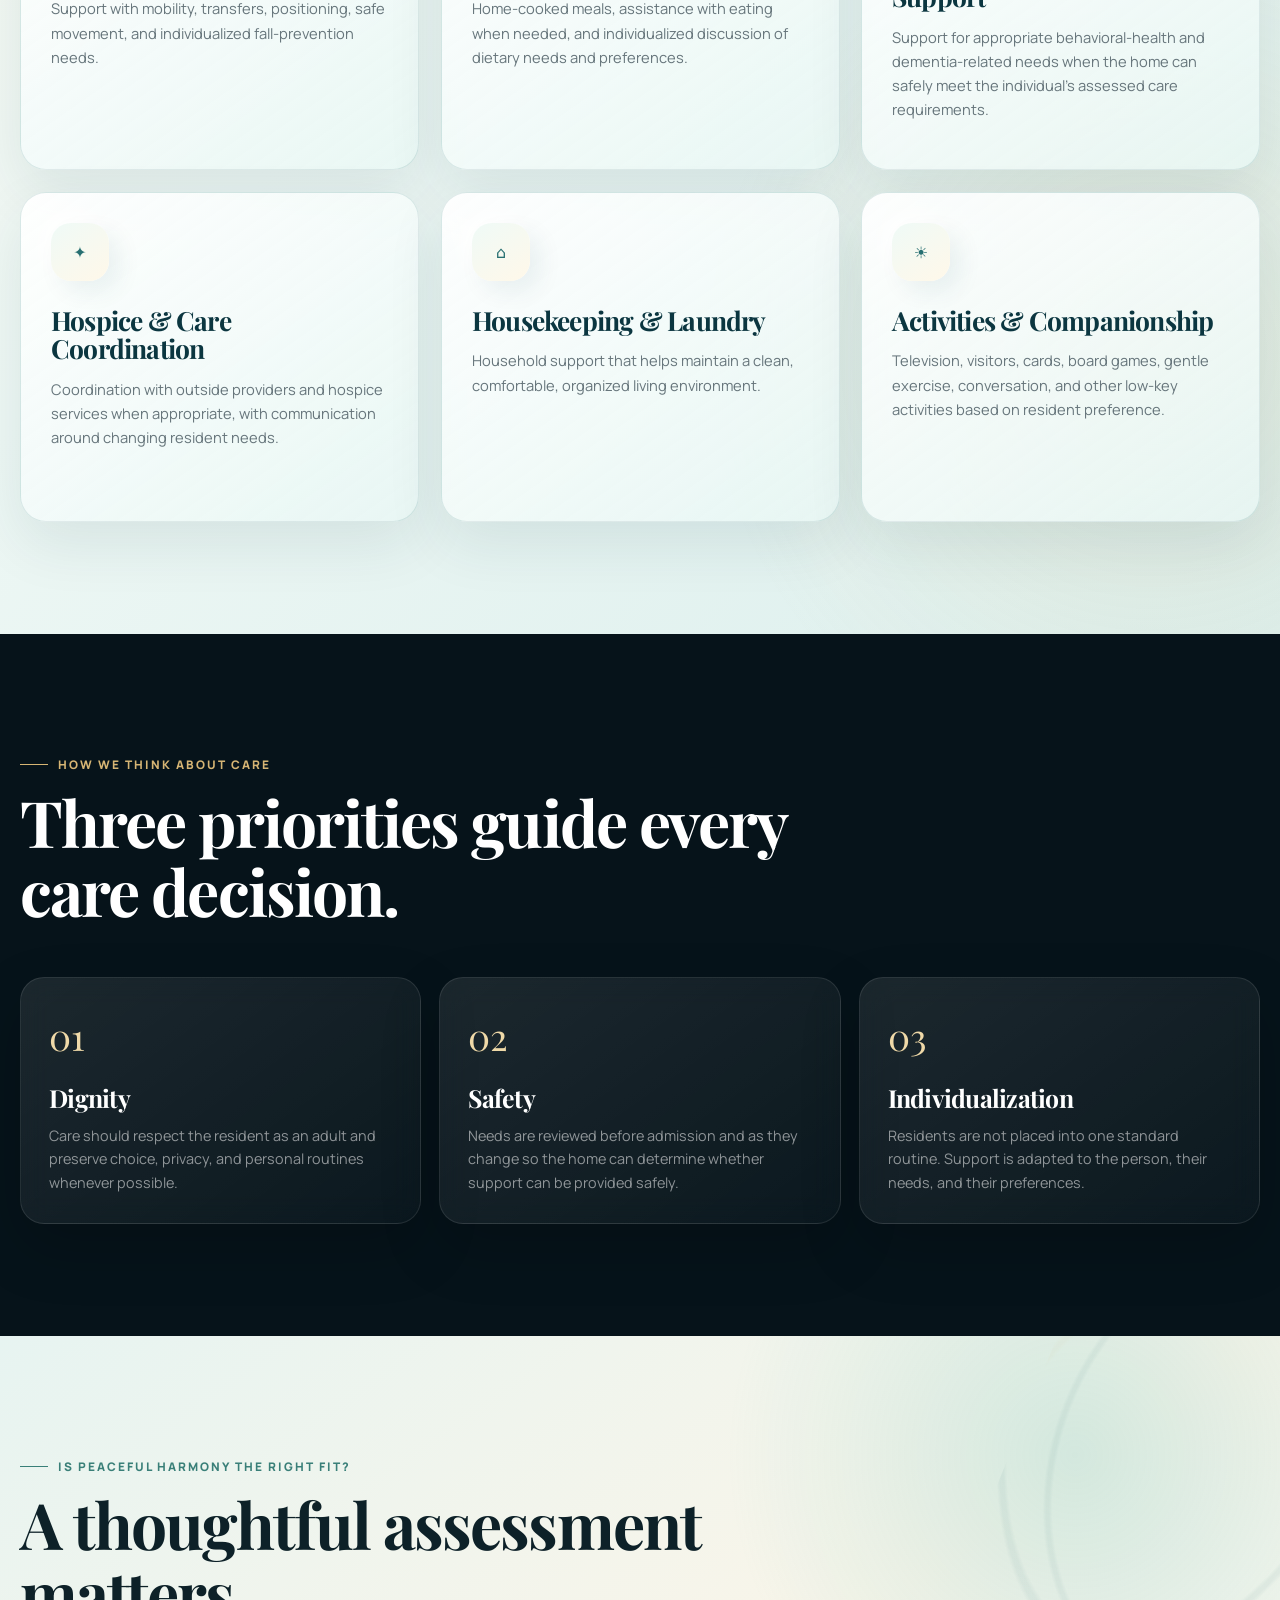
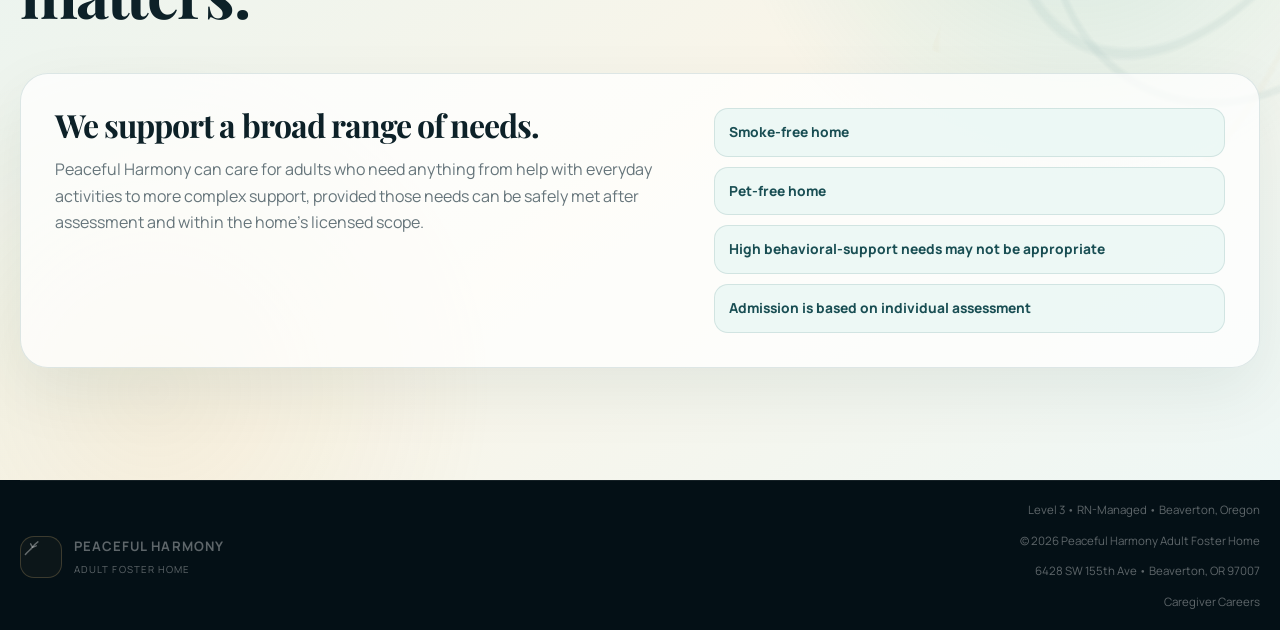
==== commit 1bff7ea5: "Add files via upload" ====
--- a/care.html
+++ b/care.html
@@ -1,135 +1,105 @@
 <!DOCTYPE html>
+
 <html lang="en">
 <head>
-  <meta charset="UTF-8" />
-  <meta name="viewport" content="width=device-width, initial-scale=1, viewport-fit=cover" />
-  <meta name="theme-color" content="#06131a" />
-  <meta name="description" content="Peaceful Harmony Adult Foster Home in Beaverton, Oregon." />
-  <title>Care & Services | Peaceful Harmony Adult Foster Home</title>
-  <link rel="preconnect" href="https://fonts.googleapis.com" />
-  <link rel="preconnect" href="https://fonts.gstatic.com" crossorigin />
-  <link href="https://fonts.googleapis.com/css2?family=Manrope:wght@400;500;600;700;800&family=Playfair+Display:ital,wght@0,600;0,700;1,500&display=swap" rel="stylesheet" />
-  <link rel="stylesheet" href="styles.css" />
+<meta charset="utf-8"/>
+<meta content="width=device-width, initial-scale=1, viewport-fit=cover" name="viewport"/>
+<meta content="#06131a" name="theme-color"/>
+<meta content="Peaceful Harmony provides individualized Level 3 adult foster home care in Beaverton, including 24/7 supervision, ADL support, medication management, mobility assistance, meals, and RN oversight." name="description"/>
+<title>Care &amp; Services | Peaceful Harmony Adult Foster Home</title>
+<link href="https://fonts.googleapis.com" rel="preconnect"/>
+<link crossorigin="" href="https://fonts.gstatic.com" rel="preconnect"/>
+<link href="https://fonts.googleapis.com/css2?family=Manrope:wght@400;500;600;700;800&amp;family=Playfair+Display:ital,wght@0,600;0,700;1,500&amp;display=swap" rel="stylesheet"/>
+<link href="styles.css" rel="stylesheet"/>
 </head>
 <body>
-
 <header class="site-header" id="siteHeader">
-  <div class="container nav">
-    <a class="brand" href="index.html" aria-label="Peaceful Harmony home">
-      <span class="brand-orb" aria-hidden="true">
-        <svg viewBox="0 0 24 24" fill="none">
-          <path d="M5 20c2.8-3.8 5.3-4.6 8.1-8.2 2.2-2.9 3.7-4.5 6.2-6.2" stroke="currentColor" stroke-width="1.7" stroke-linecap="round"/>
-          <path d="M13.2 11.8 11 7.8M13.2 11.8l4.2-1.7" stroke="currentColor" stroke-width="1.7" stroke-linecap="round"/>
-        </svg>
-      </span>
-      <span>
-        <span class="brand-name">PEACEFUL HARMONY</span>
-        <span class="brand-sub">Adult Foster Home</span>
-      </span>
-    </a>
-
-    <nav class="desktop-nav" aria-label="Main navigation">
-      <a href="index.html">Home</a>
-      <a href="our-home.html">Our Home</a>
-      <a href="team.html">Team</a>
-      <a href="care.html">Care</a>
-      <a href="gallery.html">Gallery</a>
-      <a href="families.html">For Families</a>
-      <a href="careers.html">Careers</a>
-      <a href="contact.html">Contact</a>
-    </nav>
-
-    <div>
-      <a class="nav-cta" href="contact.html">Schedule a Tour</a>
-      <button class="menu-btn" id="menuButton" type="button" aria-label="Open menu" aria-controls="mobileMenu" aria-expanded="false">
-        <svg viewBox="0 0 24 24" fill="none"><path d="M5 7h14M5 12h14M5 17h14" stroke="currentColor" stroke-width="2" stroke-linecap="round"/></svg>
-      </button>
-    </div>
-  </div>
-
-  <nav class="mobile-menu" id="mobileMenu" aria-label="Mobile navigation">
-    <a href="index.html">Home</a>
-    <a href="our-home.html">Our Home</a>
-    <a href="team.html">Meet the Team</a>
-    <a href="care.html">Care & Services</a>
-    <a href="gallery.html">Gallery</a>
-    <a href="families.html">For Families</a>
-    <a href="careers.html">Caregiver Careers</a>
-    <a href="contact.html">Contact / Schedule a Tour</a>
-  </nav>
+<div class="container nav">
+<a aria-label="Peaceful Harmony home" class="brand" href="index.html">
+<span aria-hidden="true" class="brand-orb">
+<svg fill="none" viewbox="0 0 24 24">
+<path d="M5 20c2.8-3.8 5.3-4.6 8.1-8.2 2.2-2.9 3.7-4.5 6.2-6.2" stroke="currentColor" stroke-linecap="round" stroke-width="1.7"></path>
+<path d="M13.2 11.8 11 7.8M13.2 11.8l4.2-1.7" stroke="currentColor" stroke-linecap="round" stroke-width="1.7"></path>
+</svg>
+</span>
+<span>
+<span class="brand-name">PEACEFUL HARMONY</span>
+<span class="brand-sub">Adult Foster Home</span>
+</span>
+</a>
+<nav aria-label="Main navigation" class="desktop-nav">
+<a href="index.html">Home</a>
+<a href="our-home.html">Our Home</a>
+<a href="team.html">Team</a>
+<a href="care.html">Care</a>
+<a href="gallery.html">Gallery</a>
+<a href="families.html">For Families</a>
+<a href="careers.html">Careers</a>
+<a href="contact.html">Contact</a>
+</nav>
+<div>
+<a class="nav-cta" href="contact.html">Schedule a Tour</a>
+<button aria-controls="mobileMenu" aria-expanded="false" aria-label="Open menu" class="menu-btn" id="menuButton" type="button">
+<svg fill="none" viewbox="0 0 24 24"><path d="M5 7h14M5 12h14M5 17h14" stroke="currentColor" stroke-linecap="round" stroke-width="2"></path></svg>
+</button>
+</div>
+</div>
+<nav aria-label="Mobile navigation" class="mobile-menu" id="mobileMenu">
+<a href="index.html">Home</a>
+<a href="our-home.html">Our Home</a>
+<a href="team.html">Meet the Team</a>
+<a href="care.html">Care &amp; Services</a>
+<a href="gallery.html">Gallery</a>
+<a href="families.html">For Families</a>
+<a href="careers.html">Caregiver Careers</a>
+<a href="contact.html">Contact / Schedule a Tour</a>
+</nav>
 </header>
-
-
 <main>
-  <section class="page-hero">
-    <div class="container page-hero-inner">
-      <span class="eyebrow reveal visible">Care & Services</span>
-      <h1 class="page-title reveal visible">Support built around the person.</h1>
-      <p class="lead reveal visible">This page gives families a clear view of the types of support Peaceful Harmony can provide.</p>
-      <div class="breadcrumbs"><a href="index.html">Home</a><span>/</span><strong>Care</strong></div>
-    </div>
-  </section>
-
-  <section class="section" style="background:linear-gradient(180deg,#f7f4ee,#efe8dc)">
-    <div class="container">
-      <span class="eyebrow reveal">Core Services</span>
-      <h2 class="section-title reveal">Care that fits naturally into everyday life.</h2>
-      <div class="card-grid">
-        <div class="info-card tilt glow reveal"><div class="icon deep">✚</div><h3 class="deep">Health Management</h3><p>Medication support, health monitoring, appointments, and care coordination under RN oversight.</p></div>
-        <div class="info-card tilt glow reveal d1"><div class="icon deep">♥</div><h3 class="deep">Personal Care</h3><p>Respectful assistance with bathing, dressing, grooming, toileting, and other activities of daily living.</p></div>
-        <div class="info-card tilt glow reveal d2"><div class="icon deep">↗</div><h3 class="deep">Mobility & Safety</h3><p>Support with mobility, transfers, safe movement, and individualized fall-prevention routines when needed.</p></div>
-        <div class="info-card tilt glow reveal"><div class="icon deep">◌</div><h3 class="deep">Nutrition & Dining</h3><p>Home-cooked meals, meal support, and accommodations for individual dietary needs when appropriate.</p></div>
-        <div class="info-card tilt glow reveal d1"><div class="icon deep">☀</div><h3 class="deep">Daily Routine</h3><p>Support with the everyday routines that help residents feel comfortable, organized, and at home.</p></div>
-        <div class="info-card tilt glow reveal d2"><div class="icon deep">⌂</div><h3 class="deep">Residential Support</h3><p>A smaller home environment where daily assistance can be integrated naturally into normal household life.</p></div>
-      </div>
-      <p class="lead reveal" style="margin-top:36px"><strong>Important:</strong> Keep only services you actually provide. When you give me your exact approved service list, I can replace these descriptions.</p>
-    </div>
-  </section>
-
-  <section class="section process">
-    <div class="container">
-      <span class="eyebrow reveal">How We Think About Care</span>
-      <h2 class="section-title reveal">Three simple priorities.</h2>
-      <div class="steps">
-        <div class="step reveal"><span class="step-num">01</span><h3>Dignity</h3><p>Support should respect the resident as an adult and preserve choice whenever possible.</p></div>
-        <div class="step reveal d1"><span class="step-num">02</span><h3>Consistency</h3><p>Daily routines and familiar caregivers can help create a more comfortable environment.</p></div>
-        <div class="step reveal d2"><span class="step-num">03</span><h3>Individualization</h3><p>Care should be shaped around the resident's needs rather than forcing everyone into the same routine.</p></div>
-      </div>
-    </div>
-  </section>
+<section class="page-hero"><div class="container page-hero-inner"><span class="eyebrow reveal visible">Care &amp; Services</span><h1 class="page-title reveal visible">Support built around the person.</h1><p class="lead reveal visible">From everyday assistance to more complex needs, care begins with assessment, an individualized plan, and attention to what helps each resident feel safe and comfortable.</p><div class="breadcrumbs"><a href="index.html">Home</a><span>/</span><strong>Care</strong></div></div></section>
+<section class="section brand-light"><div class="container"><span class="eyebrow reveal">Core Services</span><h2 class="section-title reveal">Care that fits naturally into everyday life.</h2><p class="lead reveal">Services are provided according to assessed needs, the resident’s care plan, and what can be safely supported within the home’s licensed scope.</p>
+<div class="service-grid">
+<div class="info-card tilt glow reveal"><div class="icon deep">24</div><h3 class="deep">24/7 Supervision</h3><p>Ongoing caregiver presence and supervision, with overnight staffing used when resident care needs require night care.</p></div>
+<div class="info-card tilt glow reveal d1"><div class="icon deep">✚</div><h3 class="deep">RN Oversight &amp; Medication Management</h3><p>Care coordination, medication oversight, health-related communication, staff training, supplies, and clinical guidance led by Aster Birri, RN.</p></div>
+<div class="info-card tilt glow reveal d2"><div class="icon deep">♥</div><h3 class="deep">Personal Care &amp; ADLs</h3><p>Respectful assistance with bathing, dressing, grooming, toileting, incontinence care, and other daily routines.</p></div>
+<div class="info-card tilt glow reveal"><div class="icon deep">↗</div><h3 class="deep">Mobility, Transfers &amp; Safety</h3><p>Support with mobility, transfers, positioning, safe movement, and individualized fall-prevention needs.</p></div>
+<div class="info-card tilt glow reveal d1"><div class="icon deep">◌</div><h3 class="deep">Meals &amp; Feeding Support</h3><p>Home-cooked meals, assistance with eating when needed, and individualized discussion of dietary needs and preferences.</p></div>
+<div class="info-card tilt glow reveal d2"><div class="icon deep">◎</div><h3 class="deep">Behavioral &amp; Dementia Support</h3><p>Support for appropriate behavioral-health and dementia-related needs when the home can safely meet the individual’s assessed care requirements.</p></div>
+<div class="info-card tilt glow reveal"><div class="icon deep">✦</div><h3 class="deep">Hospice &amp; Care Coordination</h3><p>Coordination with outside providers and hospice services when appropriate, with communication around changing resident needs.</p></div>
+<div class="info-card tilt glow reveal d1"><div class="icon deep">⌂</div><h3 class="deep">Housekeeping &amp; Laundry</h3><p>Household support that helps maintain a clean, comfortable, organized living environment.</p></div>
+<div class="info-card tilt glow reveal d2"><div class="icon deep">☀</div><h3 class="deep">Activities &amp; Companionship</h3><p>Television, visitors, cards, board games, gentle exercise, conversation, and other low-key activities based on resident preference.</p></div>
+</div>
+</div></section>
+<section class="section process"><div class="container"><span class="eyebrow reveal">How We Think About Care</span><h2 class="section-title reveal">Three priorities guide every care decision.</h2><div class="steps"><div class="step reveal"><span class="step-num">01</span><h3>Dignity</h3><p>Care should respect the resident as an adult and preserve choice, privacy, and personal routines whenever possible.</p></div><div class="step reveal d1"><span class="step-num">02</span><h3>Safety</h3><p>Needs are reviewed before admission and as they change so the home can determine whether support can be provided safely.</p></div><div class="step reveal d2"><span class="step-num">03</span><h3>Individualization</h3><p>Residents are not placed into one standard routine. Support is adapted to the person, their needs, and their preferences.</p></div></div></div></section>
+<section class="section brand-light-alt"><div class="container"><span class="eyebrow reveal">Is Peaceful Harmony the Right Fit?</span><h2 class="section-title reveal">A thoughtful assessment matters.</h2><div class="fit-panel reveal"><div><h3>We support a broad range of needs.</h3><p>Peaceful Harmony can care for adults who need anything from help with everyday activities to more complex support, provided those needs can be safely met after assessment and within the home’s licensed scope.</p></div><div class="fit-list"><span>Smoke-free home</span><span>Pet-free home</span><span>High behavioral-support needs may not be appropriate</span><span>Admission is based on individual assessment</span></div></div></div></section>
 </main>
-
-
 <footer class="footer">
-  <div class="container footer-inner">
-    <div class="footer-brand">
-      <span class="footer-mark" aria-hidden="true">
-        <svg viewBox="0 0 24 24" fill="none">
-          <path d="M5 20c2.8-3.8 5.3-4.6 8.1-8.2 2.2-2.9 3.7-4.5 6.2-6.2" stroke="currentColor" stroke-width="1.7" stroke-linecap="round"/>
-          <path d="M13.2 11.8 11 7.8M13.2 11.8l4.2-1.7" stroke="currentColor" stroke-width="1.7" stroke-linecap="round"/>
-        </svg>
-      </span>
-      <span>
-        <strong>PEACEFUL HARMONY</strong>
-        <span>Adult Foster Home</span>
-      </span>
-    </div>
-    <div class="footer-meta">
-      <p>© <span id="year"></span> Peaceful Harmony Adult Foster Home</p>
-      <p>6428 SW 155th Ave • Beaverton, OR 97007</p>
-      <p><a href="careers.html">Caregiver Careers</a></p>
-    </div>
-  </div>
+<div class="container footer-inner">
+<div class="footer-brand">
+<span aria-hidden="true" class="footer-mark">
+<svg fill="none" viewbox="0 0 24 24">
+<path d="M5 20c2.8-3.8 5.3-4.6 8.1-8.2 2.2-2.9 3.7-4.5 6.2-6.2" stroke="currentColor" stroke-linecap="round" stroke-width="1.7"></path>
+<path d="M13.2 11.8 11 7.8M13.2 11.8l4.2-1.7" stroke="currentColor" stroke-linecap="round" stroke-width="1.7"></path>
+</svg>
+</span>
+<span>
+<strong>PEACEFUL HARMONY</strong>
+<span>Adult Foster Home</span>
+</span>
+</div>
+<div class="footer-meta">
+<p>Level 3 • RN-Managed • Beaverton, Oregon</p><p>© <span id="year"></span> Peaceful Harmony Adult Foster Home</p>
+<p>6428 SW 155th Ave • Beaverton, OR 97007</p>
+<p><a href="careers.html">Caregiver Careers</a></p>
+</div>
+</div>
 </footer>
-
-
-<div class="lightbox" id="lightbox" role="dialog" aria-modal="true" aria-label="Photo viewer">
-  <button class="lightbox-close" id="lightboxClose" type="button" aria-label="Close photo viewer">
-    <svg viewBox="0 0 24 24" fill="none"><path d="M6 6l12 12M18 6 6 18" stroke="currentColor" stroke-width="2" stroke-linecap="round"/></svg>
-  </button>
-  <img id="lightboxImage" src="" alt="" />
+<div aria-label="Photo viewer" aria-modal="true" class="lightbox" id="lightbox" role="dialog">
+<button aria-label="Close photo viewer" class="lightbox-close" id="lightboxClose" type="button">
+<svg fill="none" viewbox="0 0 24 24"><path d="M6 6l12 12M18 6 6 18" stroke="currentColor" stroke-linecap="round" stroke-width="2"></path></svg>
+</button>
+<img alt="" id="lightboxImage" src=""/>
 </div>
-
 <script src="script.js"></script>
 </body>
 </html>
--- a/styles.css
+++ b/styles.css
@@ -363,3 +363,100 @@
   *,*:before,*:after{animation-duration:.01ms!important;animation-iteration-count:1!important;transition-duration:.01ms!important}
   .reveal{opacity:1;transform:none}.tilt{transform:none!important}
 }
+
+
+/* FINAL BRAND SYSTEM — inspired by Peaceful Harmony business-card palette */
+:root{
+  --brand-navy:#06131a;
+  --brand-teal:#0c4f59;
+  --brand-aqua:#4fb9b6;
+  --brand-aqua2:#8ed8d1;
+  --brand-ivory:#f8f4e8;
+  --brand-gold:#d6b574;
+}
+.brand-light,.brand-light-alt,.routes,.team-section,.gallery-section{
+  position:relative;overflow:hidden;
+}
+.brand-light,.routes,.team-section,.gallery-section{
+  background:
+    radial-gradient(circle at 10% 12%,rgba(79,185,182,.24),transparent 28%),
+    radial-gradient(circle at 90% 82%,rgba(214,181,116,.16),transparent 26%),
+    linear-gradient(135deg,#fbf8ef 0%,#edf7f4 48%,#dcefed 100%);
+}
+.brand-light-alt{
+  background:
+    radial-gradient(circle at 84% 16%,rgba(79,185,182,.22),transparent 28%),
+    radial-gradient(circle at 12% 88%,rgba(214,181,116,.13),transparent 26%),
+    linear-gradient(145deg,#e7f4f1 0%,#f9f5e9 54%,#eef7f5 100%);
+}
+.brand-light:before,.brand-light-alt:before,.routes:before,.team-section:before,.gallery-section:before{
+  content:"";position:absolute;right:-95px;top:-120px;width:360px;height:520px;pointer-events:none;opacity:.26;
+  background:
+    radial-gradient(ellipse at 40% 25%,transparent 58%,rgba(8,79,89,.20) 59% 60%,transparent 61%),
+    radial-gradient(ellipse at 62% 46%,transparent 58%,rgba(8,79,89,.18) 59% 60%,transparent 61%),
+    radial-gradient(ellipse at 42% 68%,transparent 58%,rgba(214,181,116,.17) 59% 60%,transparent 61%);
+  transform:rotate(22deg);
+}
+.brand-light>.container,.brand-light-alt>.container,.routes>.container,.team-section>.container,.gallery-section>.container{position:relative;z-index:1}
+.route-card,.info-card,.person{
+  border-color:rgba(14,88,94,.12);
+  background:linear-gradient(145deg,rgba(255,255,255,.93),rgba(232,247,244,.80));
+  box-shadow:0 22px 58px rgba(8,55,62,.09);
+}
+.route-card:hover,.info-card:hover,.person:hover{box-shadow:0 34px 82px rgba(8,70,76,.14)}
+.info-card .icon{
+  background:linear-gradient(145deg,#effaf7,#fff8e9);
+  color:#276f71;
+  box-shadow:10px 10px 24px rgba(13,76,81,.07),-8px -8px 20px rgba(255,255,255,.9)
+}
+.eyebrow{color:#397f78}
+.deep{color:#0b3640}
+.story-band{
+  overflow:hidden;color:#fff;
+  background:
+    radial-gradient(circle at 76% 18%,rgba(79,185,182,.22),transparent 28%),
+    radial-gradient(circle at 15% 90%,rgba(214,181,116,.14),transparent 25%),
+    linear-gradient(145deg,#06131a,#0b3a43 62%,#0e5961);
+}
+.story-band .eyebrow{color:var(--gold2)}
+.story-grid{display:grid;grid-template-columns:minmax(0,.9fr) minmax(0,1.1fr);gap:80px;align-items:start}
+.story-copy{display:grid;gap:18px;padding-top:10px;color:rgba(255,255,255,.72);font-size:1rem}
+.story-copy p{margin:0}
+.story-copy strong{color:var(--gold2)}
+.availability-card{
+  display:flex;align-items:center;justify-content:space-between;gap:36px;padding:34px 38px;border:1px solid rgba(10,93,96,.13);border-radius:28px;
+  background:linear-gradient(145deg,rgba(255,255,255,.92),rgba(227,246,242,.82));box-shadow:0 24px 64px rgba(7,61,66,.10)
+}
+.availability-card h2{font-size:clamp(2rem,4vw,3.7rem)}
+.availability-card p{max-width:760px;margin:12px 0 0;color:var(--muted)}
+.owners-grid{grid-template-columns:repeat(2,minmax(0,1fr));align-items:stretch}
+.owner-profile{min-height:720px}
+.owner-profile .person-portrait{height:240px}
+.owner-profile .person-body{padding:30px}
+.owner-profile p+p{margin-top:14px}
+.service-grid{display:grid;grid-template-columns:repeat(3,minmax(0,1fr));gap:22px;margin-top:54px}
+.fit-panel{display:grid;grid-template-columns:1.1fr .9fr;gap:34px;margin-top:46px;padding:34px;border:1px solid rgba(9,81,86,.13);border-radius:28px;background:rgba(255,255,255,.74);box-shadow:0 24px 64px rgba(7,61,66,.08)}
+.fit-panel h3{font-size:2rem}.fit-panel p{margin:14px 0 0;color:var(--muted)}
+.fit-list{display:grid;gap:10px}.fit-list span{padding:12px 14px;border-radius:14px;border:1px solid rgba(9,81,86,.12);background:rgba(232,247,244,.78);font-size:.86rem;font-weight:750;color:#194e53}
+.light-shell{
+  background:linear-gradient(145deg,rgba(255,255,255,.94),rgba(229,247,243,.86))!important;
+  border-color:rgba(11,83,88,.13)!important;box-shadow:0 28px 80px rgba(13,65,70,.11)!important;color:var(--ink)!important;
+}
+.light-shell .contact-copy .lead{color:var(--muted)}
+.light-shell .contact-copy .eyebrow{color:#397f78}
+.light-shell .contact-copy .section-title{color:#0d3038}
+.light-shell .field input,.light-shell .field textarea,.light-shell .field select,.light-shell .choice{background:rgba(255,255,255,.90)}
+.light-shell .application-consent{background:rgba(241,250,247,.85)}
+.faq-wrap{padding:12px 28px;border:1px solid rgba(9,81,86,.10);border-radius:24px;background:rgba(255,255,255,.64);box-shadow:0 22px 58px rgba(7,61,66,.06)}
+.gallery-item{border:1px solid rgba(255,255,255,.7)}
+@media(max-width:900px){
+  .story-grid,.fit-panel{grid-template-columns:1fr;gap:34px}
+  .owners-grid,.service-grid{grid-template-columns:1fr 1fr}
+  .availability-card{align-items:flex-start;flex-direction:column}
+}
+@media(max-width:640px){
+  .owners-grid,.service-grid{grid-template-columns:1fr}
+  .owner-profile{min-height:0}
+  .availability-card{padding:28px 22px}
+  .faq-wrap{padding:8px 18px}
+}
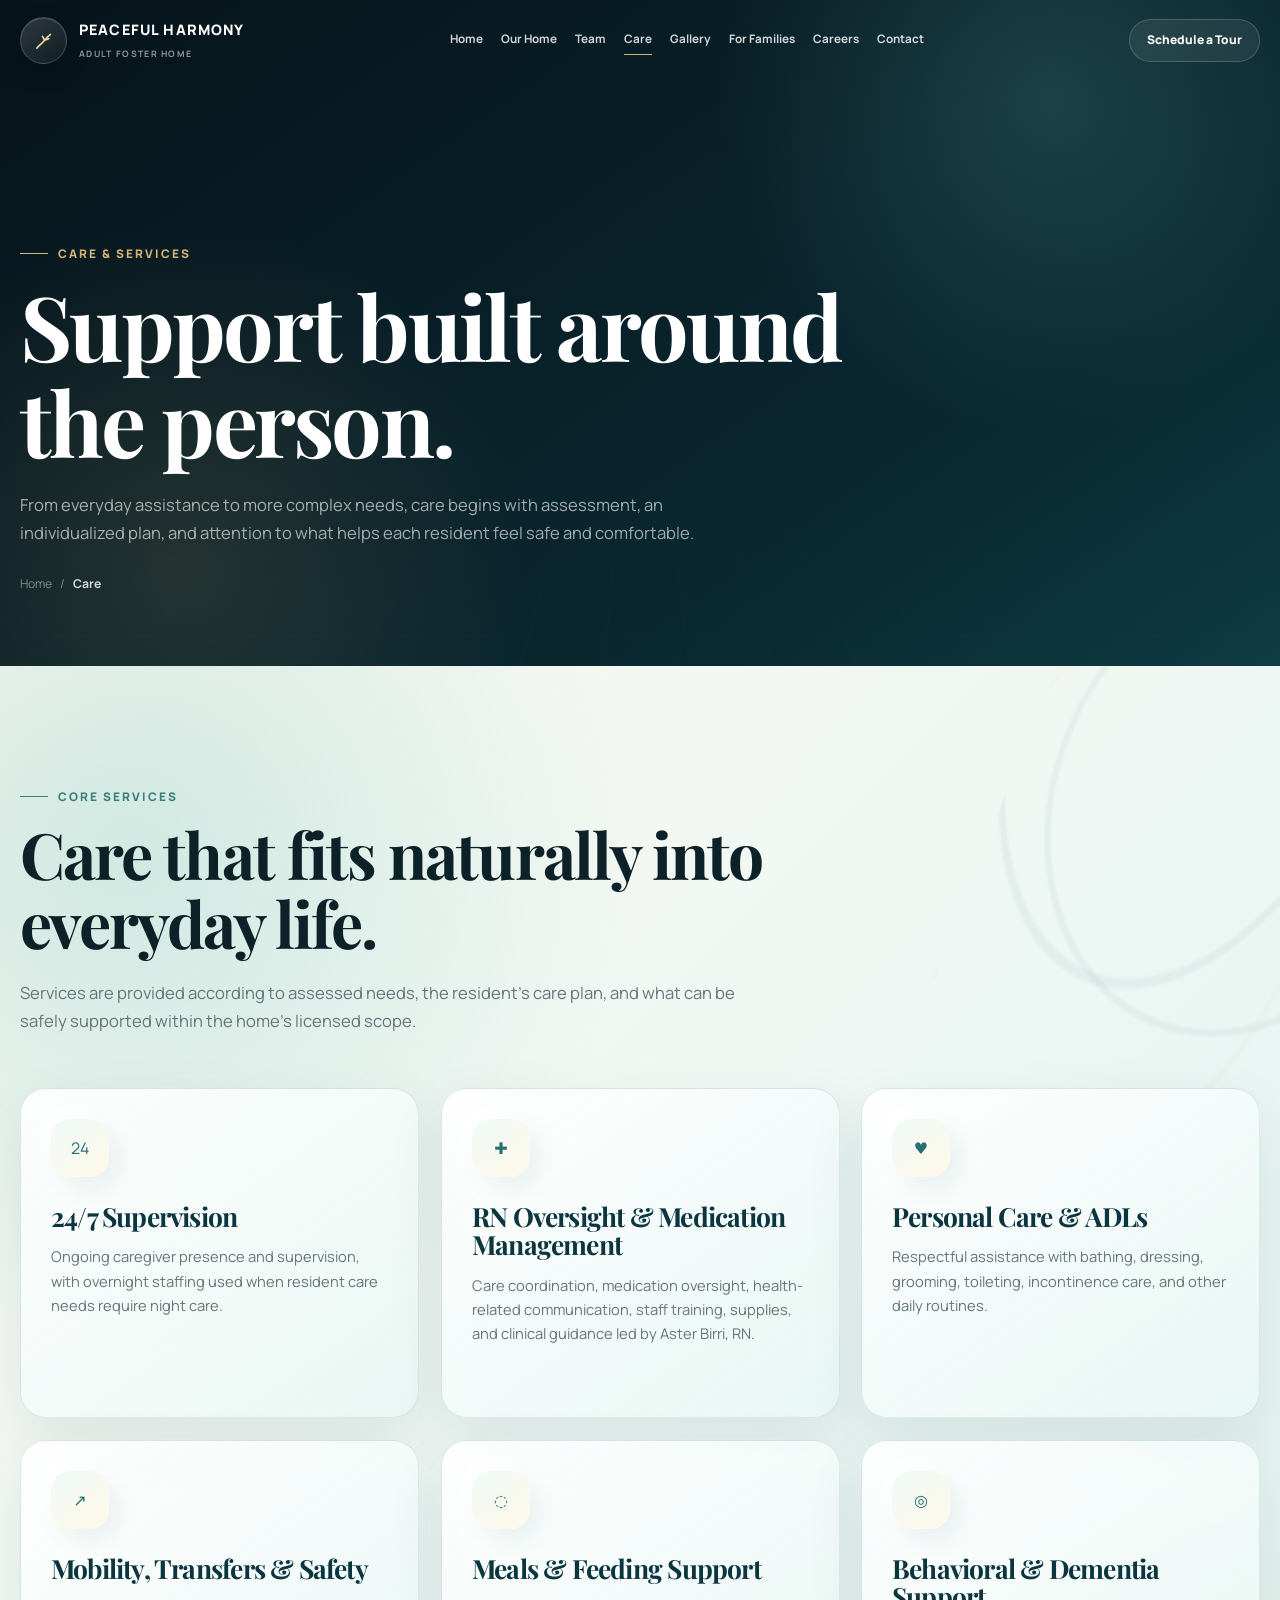
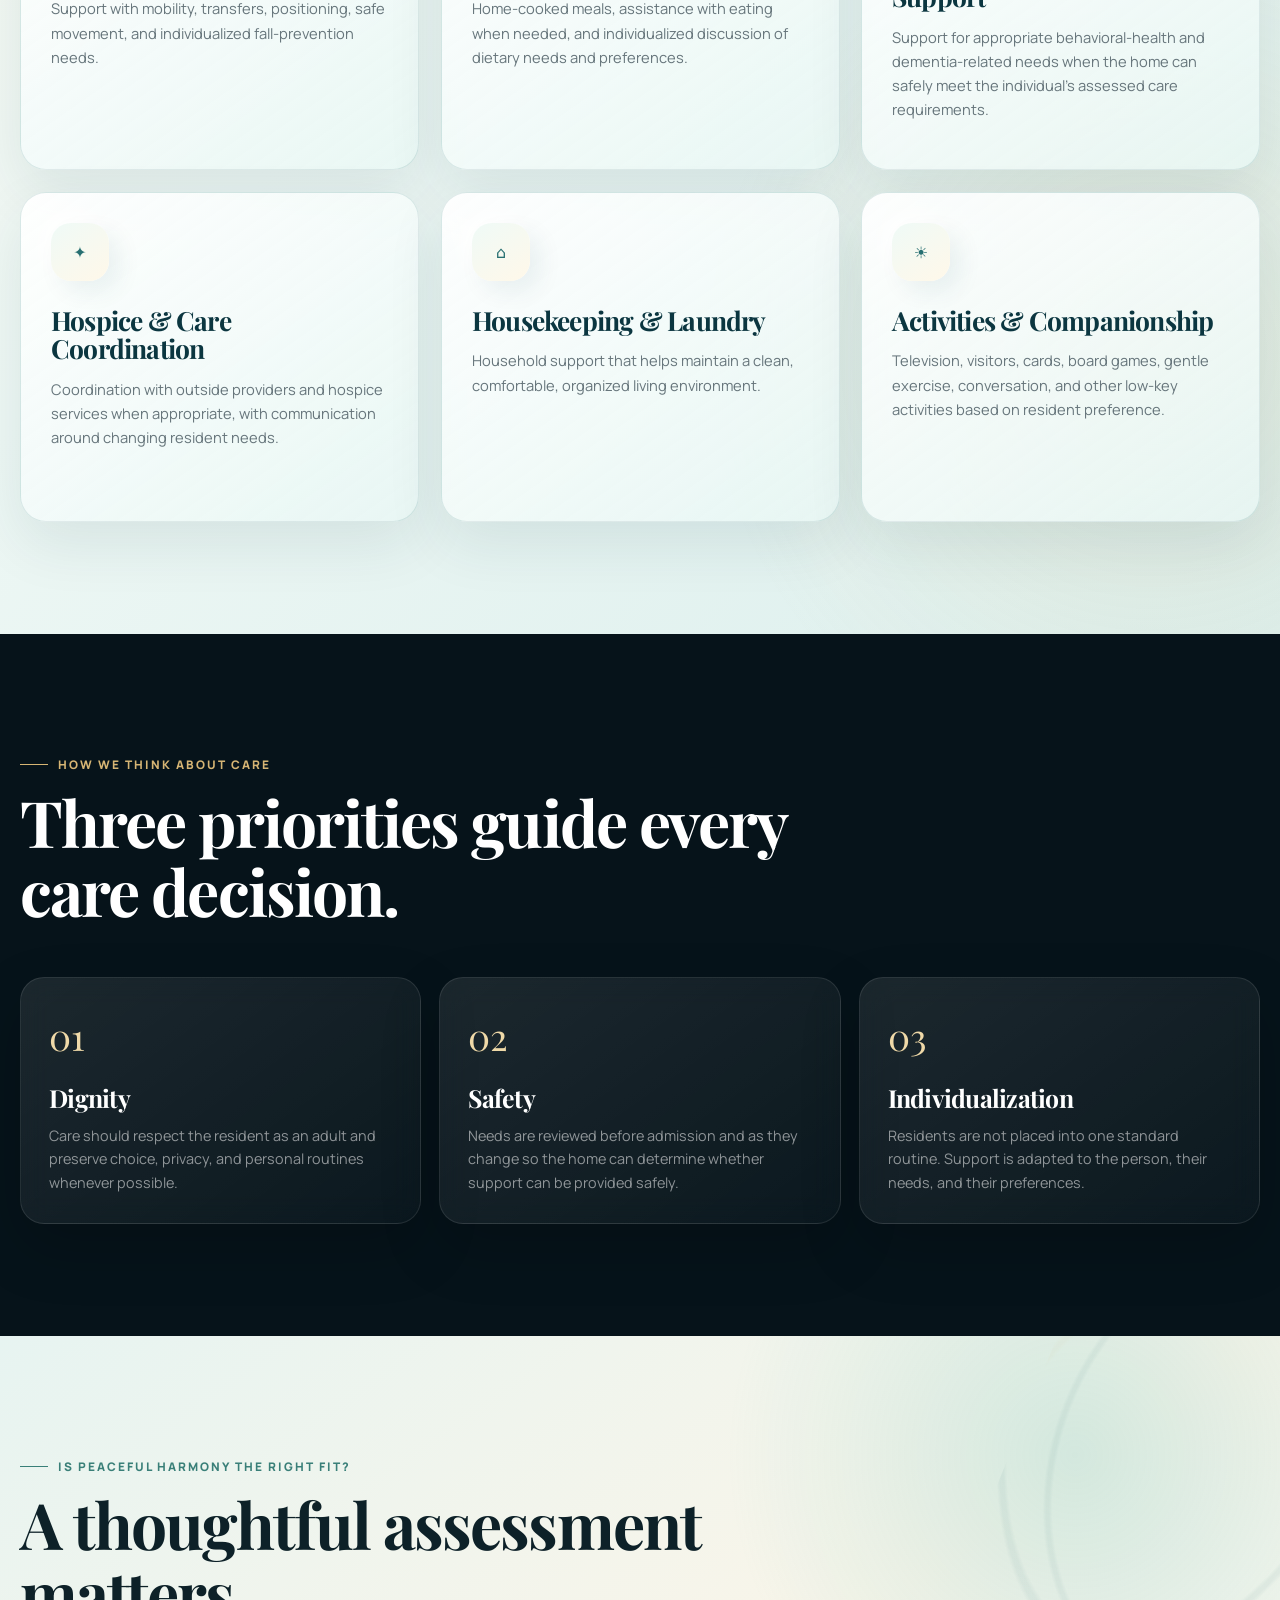
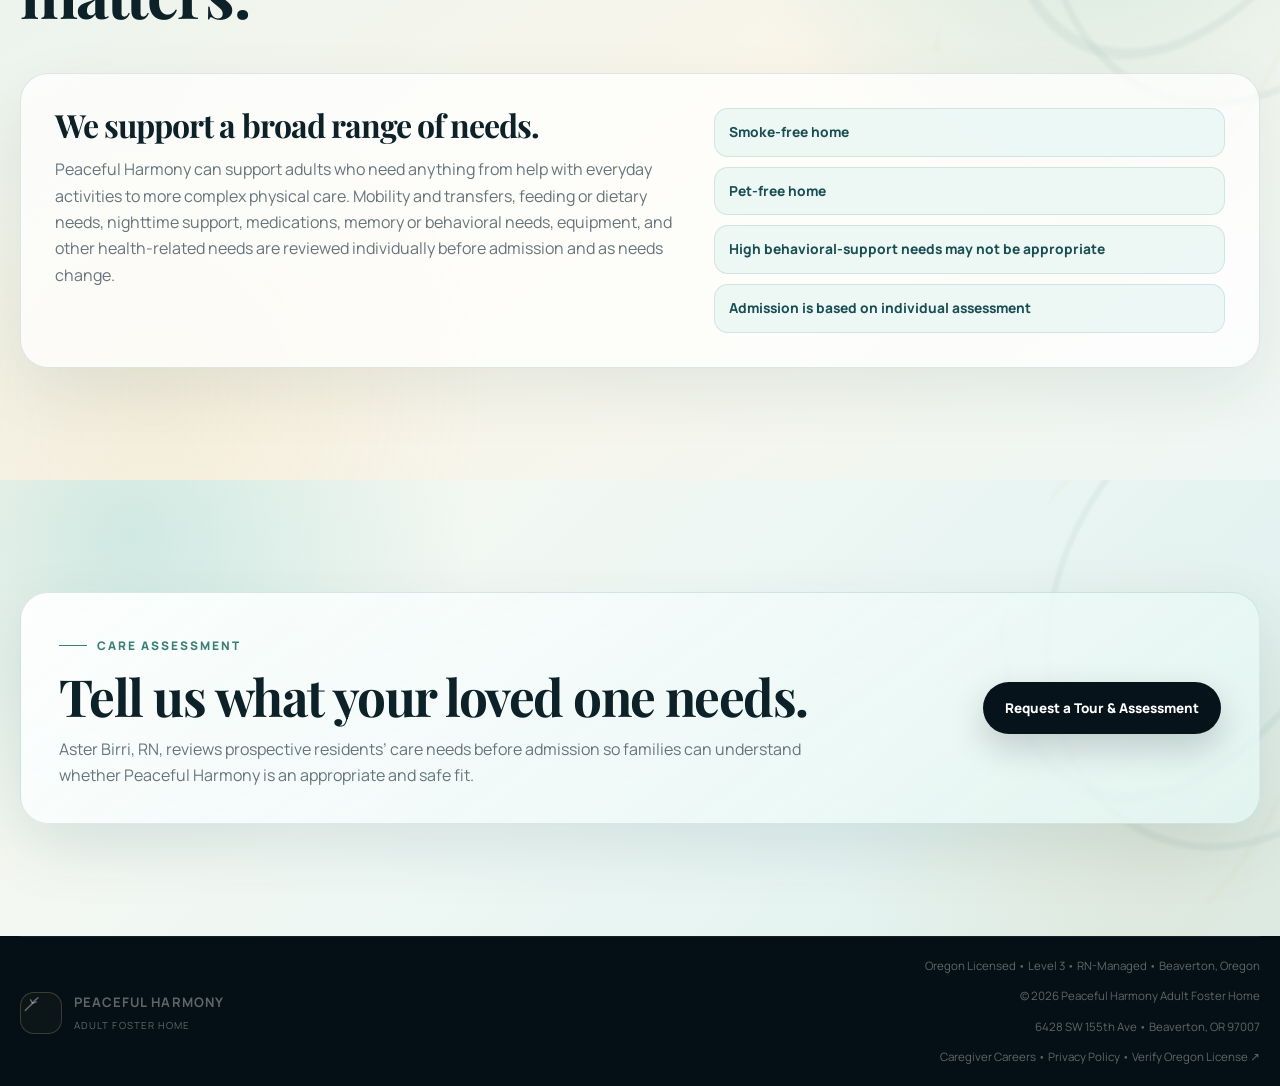
==== commit 790d0705: "Add files via upload" ====
--- a/care.html
+++ b/care.html
@@ -71,7 +71,9 @@
 </div>
 </div></section>
 <section class="section process"><div class="container"><span class="eyebrow reveal">How We Think About Care</span><h2 class="section-title reveal">Three priorities guide every care decision.</h2><div class="steps"><div class="step reveal"><span class="step-num">01</span><h3>Dignity</h3><p>Care should respect the resident as an adult and preserve choice, privacy, and personal routines whenever possible.</p></div><div class="step reveal d1"><span class="step-num">02</span><h3>Safety</h3><p>Needs are reviewed before admission and as they change so the home can determine whether support can be provided safely.</p></div><div class="step reveal d2"><span class="step-num">03</span><h3>Individualization</h3><p>Residents are not placed into one standard routine. Support is adapted to the person, their needs, and their preferences.</p></div></div></div></section>
-<section class="section brand-light-alt"><div class="container"><span class="eyebrow reveal">Is Peaceful Harmony the Right Fit?</span><h2 class="section-title reveal">A thoughtful assessment matters.</h2><div class="fit-panel reveal"><div><h3>We support a broad range of needs.</h3><p>Peaceful Harmony can care for adults who need anything from help with everyday activities to more complex support, provided those needs can be safely met after assessment and within the home’s licensed scope.</p></div><div class="fit-list"><span>Smoke-free home</span><span>Pet-free home</span><span>High behavioral-support needs may not be appropriate</span><span>Admission is based on individual assessment</span></div></div></div></section>
+<section class="section brand-light-alt"><div class="container"><span class="eyebrow reveal">Is Peaceful Harmony the Right Fit?</span><h2 class="section-title reveal">A thoughtful assessment matters.</h2><div class="fit-panel reveal"><div><h3>We support a broad range of needs.</h3><p>Peaceful Harmony can support adults who need anything from help with everyday activities to more complex physical care. Mobility and transfers, feeding or dietary needs, nighttime support, medications, memory or behavioral needs, equipment, and other health-related needs are reviewed individually before admission and as needs change.</p></div><div class="fit-list"><span>Smoke-free home</span><span>Pet-free home</span><span>High behavioral-support needs may not be appropriate</span><span>Admission is based on individual assessment</span></div></div></div></section>
+
+<section class="section brand-light"><div class="container"><div class="availability-card reveal"><div><span class="eyebrow">Care Assessment</span><h2>Tell us what your loved one needs.</h2><p>Aster Birri, RN, reviews prospective residents’ care needs before admission so families can understand whether Peaceful Harmony is an appropriate and safe fit.</p></div><a class="btn btn-dark" href="contact.html">Request a Tour &amp; Assessment</a></div></div></section>
 </main>
 <footer class="footer">
 <div class="container footer-inner">
@@ -88,9 +90,9 @@
 </span>
 </div>
 <div class="footer-meta">
-<p>Level 3 • RN-Managed • Beaverton, Oregon</p><p>© <span id="year"></span> Peaceful Harmony Adult Foster Home</p>
+<p>Oregon Licensed • Level 3 • RN-Managed • Beaverton, Oregon</p><p>© <span id="year"></span> Peaceful Harmony Adult Foster Home</p>
 <p>6428 SW 155th Ave • Beaverton, OR 97007</p>
-<p><a href="careers.html">Caregiver Careers</a></p>
+<p><a href="careers.html">Caregiver Careers</a> • <a href="privacy.html">Privacy Policy</a> • <a href="https://ltclicensing.oregon.gov/Providers/Details/3509747063" target="_blank" rel="noopener noreferrer">Verify Oregon License ↗</a></p>
 </div>
 </div>
 </footer>
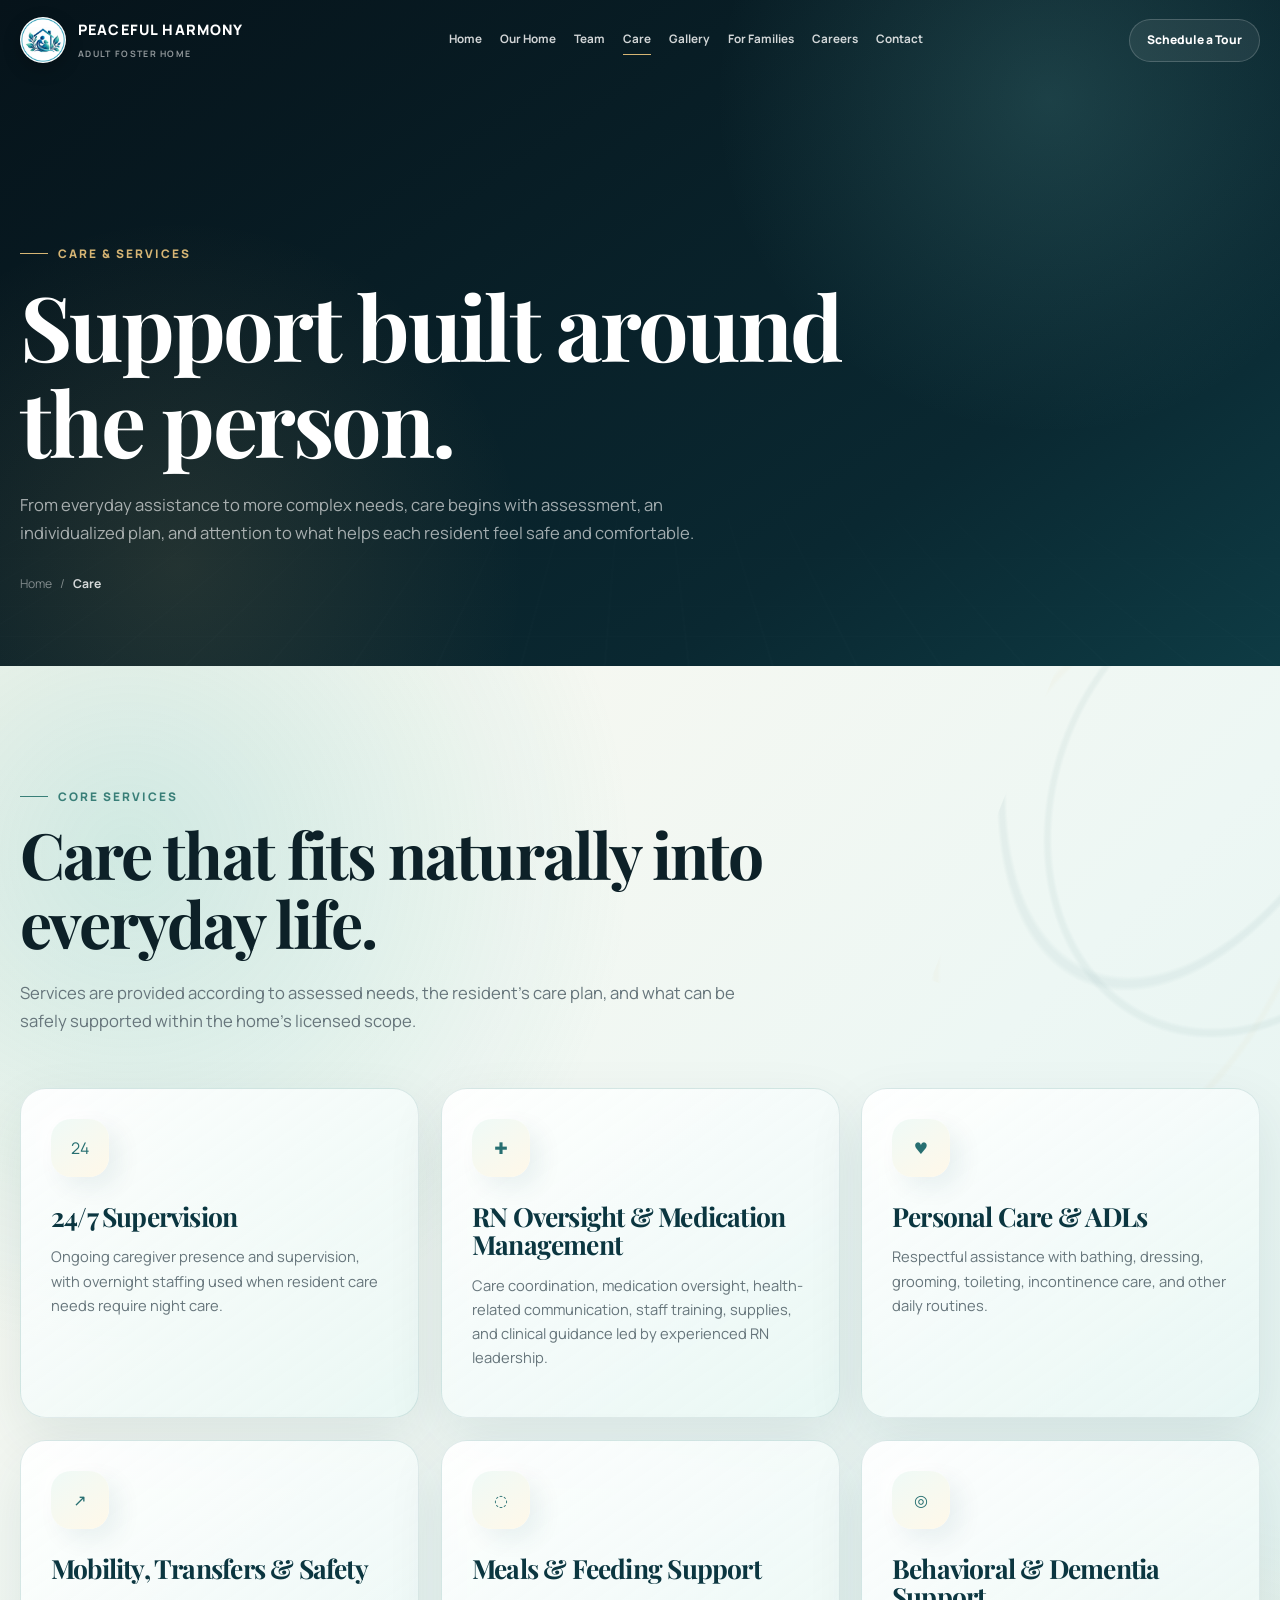
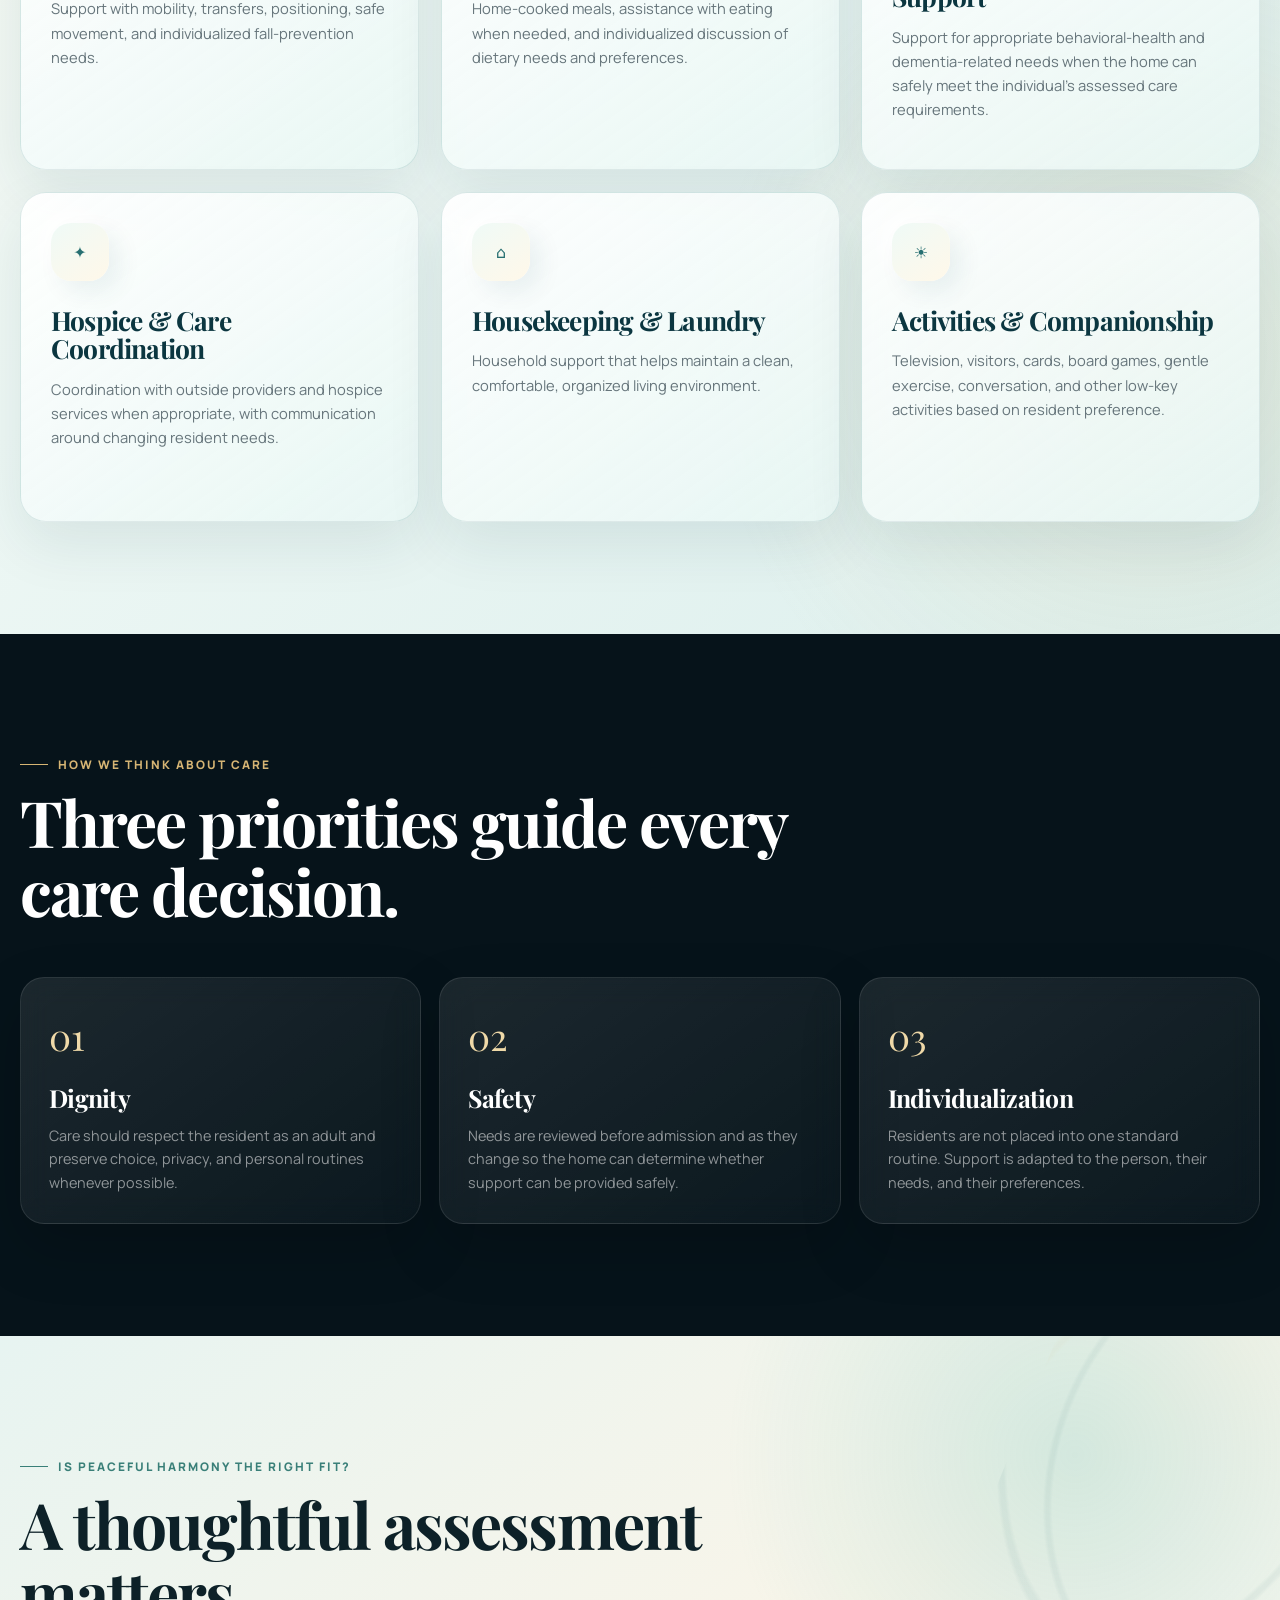
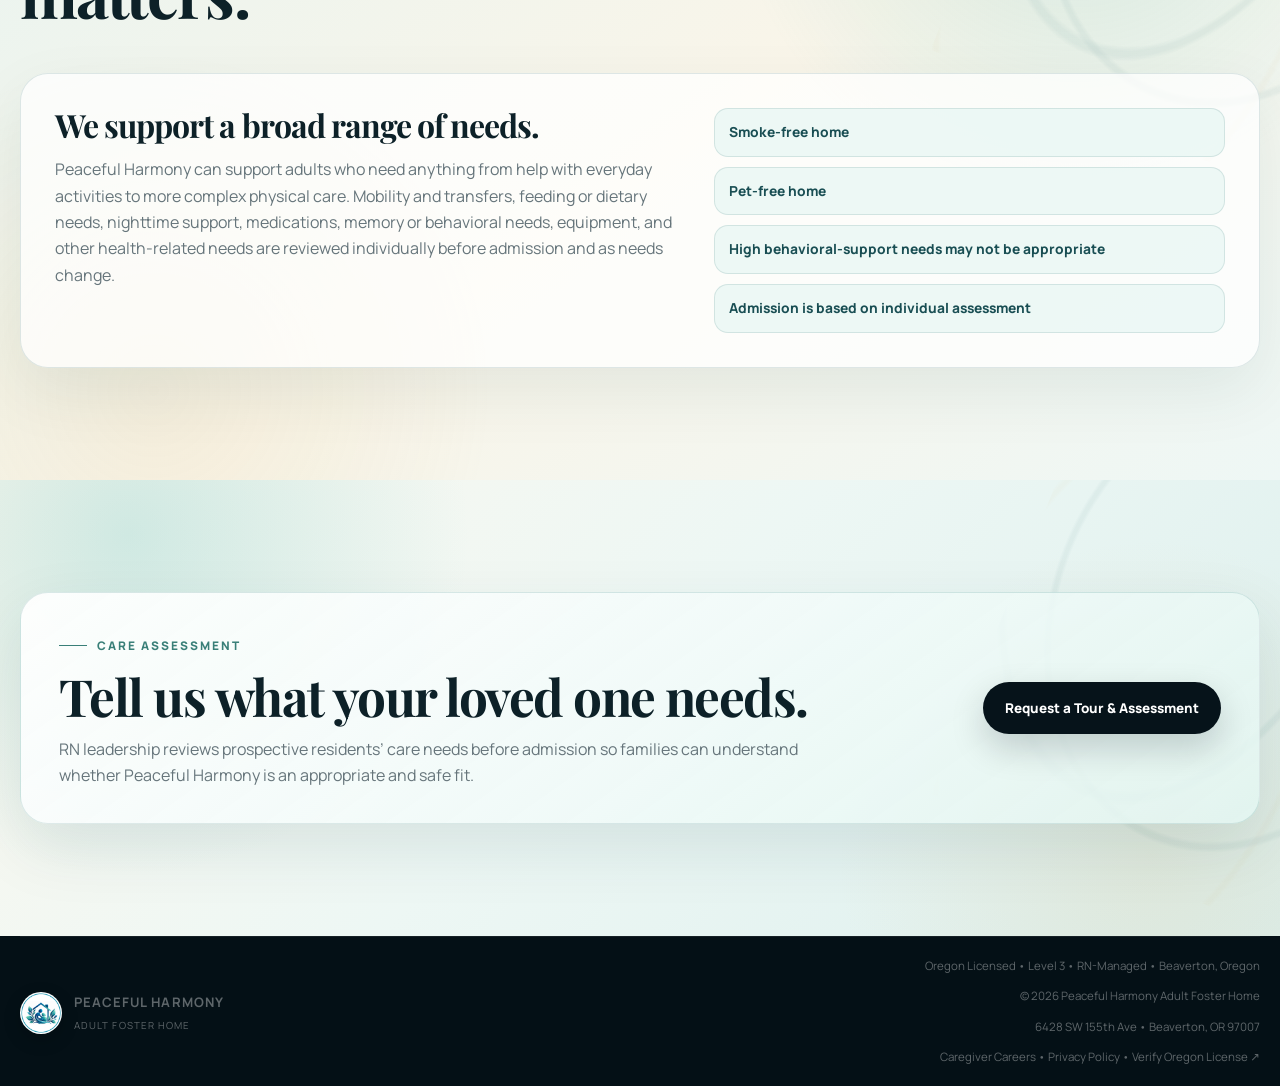
==== commit fdd2d673: "Add files via upload" ====
--- a/care.html
+++ b/care.html
@@ -6,12 +6,12 @@
 <meta content="width=device-width, initial-scale=1, viewport-fit=cover" name="viewport"/>
 <meta content="#06131a" name="theme-color"/>
 <meta content="Peaceful Harmony provides individualized Level 3 adult foster home care in Beaverton, including 24/7 supervision, ADL support, medication management, mobility assistance, meals, and RN oversight." name="description"/>
-<title>Care &amp; Services | Peaceful Harmony Adult Foster Home</title>
+<title>Care &amp; Services | Level 3 Adult Foster Home in Beaverton</title>
 <link href="https://fonts.googleapis.com" rel="preconnect"/>
 <link crossorigin="" href="https://fonts.gstatic.com" rel="preconnect"/>
 <link href="https://fonts.googleapis.com/css2?family=Manrope:wght@400;500;600;700;800&amp;family=Playfair+Display:ital,wght@0,600;0,700;1,500&amp;display=swap" rel="stylesheet"/>
 <link href="styles.css" rel="stylesheet"/>
-</head>
+<link href="https://peacefulharmonyafh.com/care.html" rel="canonical"/><link href="logo.png" rel="icon" type="image/png"/><link href="logo.png" rel="apple-touch-icon"/><meta content="website" property="og:type"/><meta content="Peaceful Harmony Adult Foster Home" property="og:site_name"/><meta content="Care &amp; Services | Level 3 Adult Foster Home in Beaverton" property="og:title"/><meta content="Peaceful Harmony provides individualized Level 3 adult foster home care in Beaverton, including 24/7 supervision, ADL support, medication management, mobility assistance, meals, and RN oversight." property="og:description"/><meta content="https://peacefulharmonyafh.com/care.html" property="og:url"/><meta content="https://peacefulharmonyafh.com/logo.png" property="og:image"/><meta content="Peaceful Harmony Adult Foster Home logo" property="og:image:alt"/><meta content="en_US" property="og:locale"/><meta content="summary" name="twitter:card"/><meta content="Care &amp; Services | Level 3 Adult Foster Home in Beaverton" name="twitter:title"/><meta content="Peaceful Harmony provides individualized Level 3 adult foster home care in Beaverton, including 24/7 supervision, ADL support, medication management, mobility assistance, meals, and RN oversight." name="twitter:description"/><meta content="https://peacefulharmonyafh.com/logo.png" name="twitter:image"/></head>
 <body>
 <header class="site-header" id="siteHeader">
 <div class="container nav">
@@ -60,7 +60,7 @@
 <section class="section brand-light"><div class="container"><span class="eyebrow reveal">Core Services</span><h2 class="section-title reveal">Care that fits naturally into everyday life.</h2><p class="lead reveal">Services are provided according to assessed needs, the resident’s care plan, and what can be safely supported within the home’s licensed scope.</p>
 <div class="service-grid">
 <div class="info-card tilt glow reveal"><div class="icon deep">24</div><h3 class="deep">24/7 Supervision</h3><p>Ongoing caregiver presence and supervision, with overnight staffing used when resident care needs require night care.</p></div>
-<div class="info-card tilt glow reveal d1"><div class="icon deep">✚</div><h3 class="deep">RN Oversight &amp; Medication Management</h3><p>Care coordination, medication oversight, health-related communication, staff training, supplies, and clinical guidance led by Aster Birri, RN.</p></div>
+<div class="info-card tilt glow reveal d1"><div class="icon deep">✚</div><h3 class="deep">RN Oversight &amp; Medication Management</h3><p>Care coordination, medication oversight, health-related communication, staff training, supplies, and clinical guidance led by experienced RN leadership.</p></div>
 <div class="info-card tilt glow reveal d2"><div class="icon deep">♥</div><h3 class="deep">Personal Care &amp; ADLs</h3><p>Respectful assistance with bathing, dressing, grooming, toileting, incontinence care, and other daily routines.</p></div>
 <div class="info-card tilt glow reveal"><div class="icon deep">↗</div><h3 class="deep">Mobility, Transfers &amp; Safety</h3><p>Support with mobility, transfers, positioning, safe movement, and individualized fall-prevention needs.</p></div>
 <div class="info-card tilt glow reveal d1"><div class="icon deep">◌</div><h3 class="deep">Meals &amp; Feeding Support</h3><p>Home-cooked meals, assistance with eating when needed, and individualized discussion of dietary needs and preferences.</p></div>
@@ -72,8 +72,7 @@
 </div></section>
 <section class="section process"><div class="container"><span class="eyebrow reveal">How We Think About Care</span><h2 class="section-title reveal">Three priorities guide every care decision.</h2><div class="steps"><div class="step reveal"><span class="step-num">01</span><h3>Dignity</h3><p>Care should respect the resident as an adult and preserve choice, privacy, and personal routines whenever possible.</p></div><div class="step reveal d1"><span class="step-num">02</span><h3>Safety</h3><p>Needs are reviewed before admission and as they change so the home can determine whether support can be provided safely.</p></div><div class="step reveal d2"><span class="step-num">03</span><h3>Individualization</h3><p>Residents are not placed into one standard routine. Support is adapted to the person, their needs, and their preferences.</p></div></div></div></section>
 <section class="section brand-light-alt"><div class="container"><span class="eyebrow reveal">Is Peaceful Harmony the Right Fit?</span><h2 class="section-title reveal">A thoughtful assessment matters.</h2><div class="fit-panel reveal"><div><h3>We support a broad range of needs.</h3><p>Peaceful Harmony can support adults who need anything from help with everyday activities to more complex physical care. Mobility and transfers, feeding or dietary needs, nighttime support, medications, memory or behavioral needs, equipment, and other health-related needs are reviewed individually before admission and as needs change.</p></div><div class="fit-list"><span>Smoke-free home</span><span>Pet-free home</span><span>High behavioral-support needs may not be appropriate</span><span>Admission is based on individual assessment</span></div></div></div></section>
-
-<section class="section brand-light"><div class="container"><div class="availability-card reveal"><div><span class="eyebrow">Care Assessment</span><h2>Tell us what your loved one needs.</h2><p>Aster Birri, RN, reviews prospective residents’ care needs before admission so families can understand whether Peaceful Harmony is an appropriate and safe fit.</p></div><a class="btn btn-dark" href="contact.html">Request a Tour &amp; Assessment</a></div></div></section>
+<section class="section brand-light"><div class="container"><div class="availability-card reveal"><div><span class="eyebrow">Care Assessment</span><h2>Tell us what your loved one needs.</h2><p>RN leadership reviews prospective residents’ care needs before admission so families can understand whether Peaceful Harmony is an appropriate and safe fit.</p></div><a class="btn btn-dark" href="contact.html">Request a Tour &amp; Assessment</a></div></div></section>
 </main>
 <footer class="footer">
 <div class="container footer-inner">
@@ -92,7 +91,7 @@
 <div class="footer-meta">
 <p>Oregon Licensed • Level 3 • RN-Managed • Beaverton, Oregon</p><p>© <span id="year"></span> Peaceful Harmony Adult Foster Home</p>
 <p>6428 SW 155th Ave • Beaverton, OR 97007</p>
-<p><a href="careers.html">Caregiver Careers</a> • <a href="privacy.html">Privacy Policy</a> • <a href="https://ltclicensing.oregon.gov/Providers/Details/3509747063" target="_blank" rel="noopener noreferrer">Verify Oregon License ↗</a></p>
+<p><a href="careers.html">Caregiver Careers</a> • <a href="privacy.html">Privacy Policy</a> • <a href="https://ltclicensing.oregon.gov/Providers/Details/3509747063" rel="noopener noreferrer" target="_blank">Verify Oregon License ↗</a></p>
 </div>
 </div>
 </footer>
--- a/styles.css
+++ b/styles.css
@@ -228,6 +228,49 @@
 .gallery-item:hover{transform:translateZ(80px) scale(1.02);z-index:4;box-shadow:0 35px 80px rgba(13,33,40,.20)}
 .gallery-item img{width:100%;height:100%;object-fit:cover;transition:transform .5s ease}
 .gallery-item:hover img{transform:scale(1.04)}
+
+
+/* TEMPORARY PROFESSIONAL PHOTO PLACEHOLDERS */
+.photo-placeholder-card{
+  display:grid;place-items:center;text-align:center;padding:36px;
+  background:
+    radial-gradient(circle at 78% 16%,rgba(116,200,196,.26),transparent 28%),
+    radial-gradient(circle at 18% 86%,rgba(214,181,116,.14),transparent 30%),
+    linear-gradient(145deg,#0b2732,#0d4351 58%,#0b2630);
+}
+.photo-placeholder-card:before{
+  content:"";position:absolute;inset:22px;border:1px solid rgba(255,255,255,.08);border-radius:24px;pointer-events:none;
+}
+.photo-placeholder-card:after{
+  content:"";position:absolute;width:230px;height:230px;border-radius:50%;right:-90px;top:-80px;
+  border:1px solid rgba(214,181,116,.12);box-shadow:0 0 0 38px rgba(116,200,196,.035),0 0 0 76px rgba(116,200,196,.025);pointer-events:none;
+}
+.photo-placeholder-content{position:relative;z-index:2;max-width:350px}
+.photo-placeholder-icon{width:76px;height:76px;display:grid;place-items:center;margin:0 auto 24px;border-radius:24px;color:var(--gold2);background:rgba(255,255,255,.065);border:1px solid rgba(255,255,255,.12);box-shadow:0 18px 50px rgba(0,0,0,.22)}
+.photo-placeholder-icon svg{width:43px;height:43px}
+.photo-placeholder-kicker{display:block;margin-bottom:12px;color:var(--gold2);font-size:.7rem;font-weight:800;letter-spacing:.16em;text-transform:uppercase}
+.photo-placeholder-card h2{margin:0;color:#fff;font-size:clamp(2rem,3.6vw,3.2rem);line-height:1.02;letter-spacing:-.04em}
+.photo-placeholder-card p{margin:18px auto 0;color:rgba(255,255,255,.68);font-size:.9rem;line-height:1.7}
+
+.gallery-coming-soon{
+  position:relative;min-height:500px;display:grid;place-items:center;margin-top:54px;overflow:hidden;border-radius:30px;
+  border:1px solid rgba(13,33,40,.10);
+  background:
+    radial-gradient(circle at 18% 18%,rgba(90,191,199,.30),transparent 30%),
+    radial-gradient(circle at 85% 75%,rgba(214,181,116,.18),transparent 30%),
+    linear-gradient(145deg,#09222c,#0c4351 58%,#0a2731);
+  box-shadow:0 28px 70px rgba(13,33,40,.16)
+}
+.gallery-coming-soon:before,.gallery-coming-soon:after{content:"";position:absolute;border-radius:50%;pointer-events:none}
+.gallery-coming-soon:before{width:340px;height:340px;left:-125px;top:-150px;border:1px solid rgba(255,255,255,.07);box-shadow:0 0 0 55px rgba(255,255,255,.018),0 0 0 110px rgba(255,255,255,.012)}
+.gallery-coming-soon:after{width:260px;height:260px;right:-95px;bottom:-120px;border:1px solid rgba(214,181,116,.12);box-shadow:0 0 0 45px rgba(214,181,116,.02)}
+.gallery-coming-soon-inner{position:relative;z-index:2;max-width:700px;padding:62px 38px;text-align:center;color:#fff}
+.gallery-placeholder-icon{width:84px;height:84px;display:grid;place-items:center;margin:0 auto 24px;border-radius:26px;color:var(--gold2);background:rgba(255,255,255,.07);border:1px solid rgba(255,255,255,.13);box-shadow:0 18px 48px rgba(0,0,0,.22)}
+.gallery-placeholder-icon svg{width:48px;height:48px}
+.gallery-coming-soon-kicker{display:block;margin-bottom:13px;color:var(--gold2);font-size:.72rem;font-weight:800;letter-spacing:.17em;text-transform:uppercase}
+.gallery-coming-soon h3{margin:0;color:#fff;font-size:clamp(2.5rem,5vw,4.8rem);line-height:.98;letter-spacing:-.045em}
+.gallery-coming-soon p{max-width:620px;margin:22px auto 28px;color:rgba(255,255,255,.72);font-size:1rem;line-height:1.75}
+.gallery-coming-soon .btn{display:inline-flex}
 .tag{position:absolute;left:15px;bottom:15px;padding:8px 12px;border-radius:999px;background:rgba(6,19,26,.56);color:#fff;font-size:.67rem;font-weight:800;backdrop-filter:blur(10px)}
 
 /* FAQ */
@@ -460,3 +503,49 @@
   .availability-card{padding:28px 22px}
   .faq-wrap{padding:8px 18px}
 }
+
+
+/* FINAL HEADER + FOOTER LOGO FIX
+   Put logo.png in the SAME GitHub folder as styles.css. */
+.brand-orb{
+  width:46px !important;
+  height:46px !important;
+  min-width:46px !important;
+  flex:0 0 46px !important;
+  display:block !important;
+  border-radius:50% !important;
+  border:1px solid rgba(255,255,255,.18) !important;
+  background:#fff url("logo.png") center/cover no-repeat !important;
+  box-shadow:0 6px 18px rgba(0,0,0,.22) !important;
+  overflow:hidden !important;
+}
+.brand-orb svg{display:none !important;}
+
+.footer-mark{
+  width:42px !important;
+  height:42px !important;
+  min-width:42px !important;
+  flex:0 0 42px !important;
+  display:block !important;
+  border-radius:50% !important;
+  border:1px solid rgba(255,255,255,.16) !important;
+  background:#fff url("logo.png") center/cover no-repeat !important;
+  box-shadow:0 6px 18px rgba(0,0,0,.20) !important;
+  overflow:hidden !important;
+}
+.footer-mark svg{display:none !important;}
+
+@media(max-width:720px){
+  .brand-orb{
+    width:42px !important;
+    height:42px !important;
+    min-width:42px !important;
+    flex-basis:42px !important;
+  }
+  .footer-mark{
+    width:38px !important;
+    height:38px !important;
+    min-width:38px !important;
+    flex-basis:38px !important;
+  }
+}
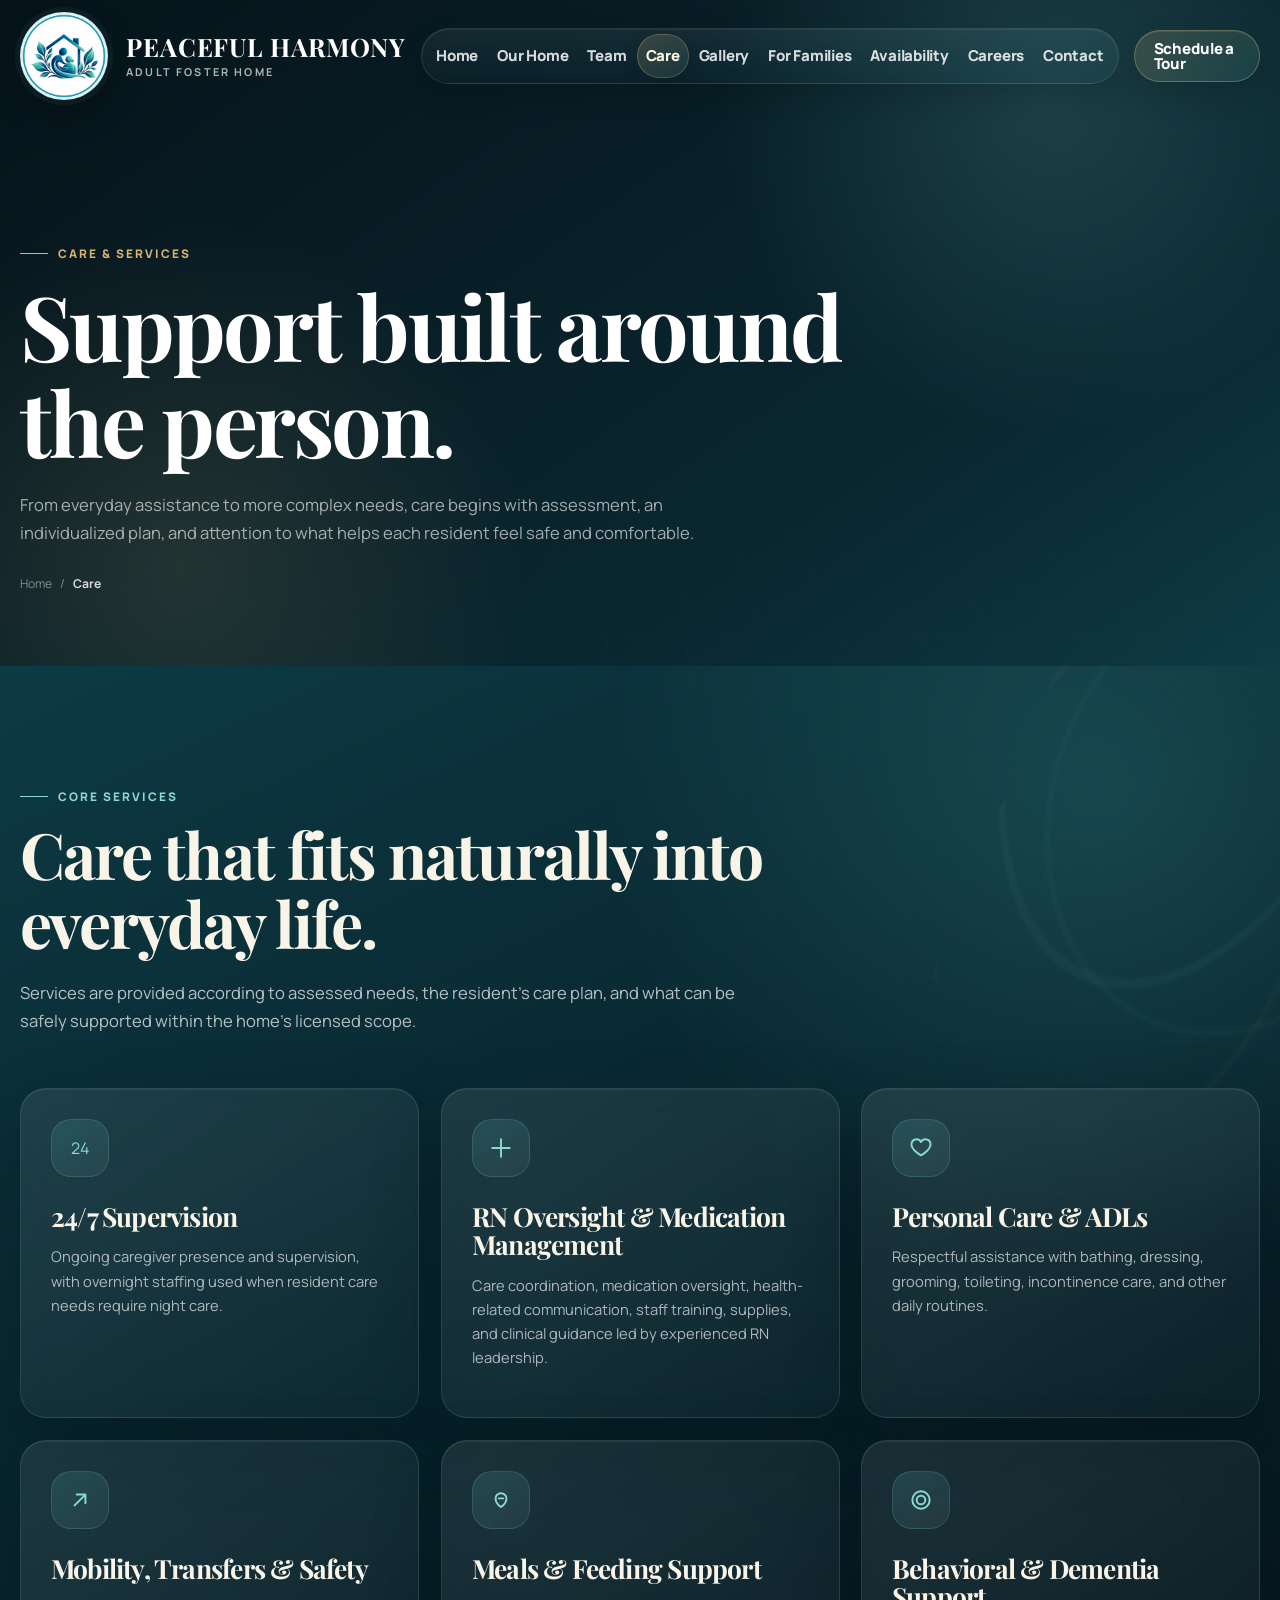
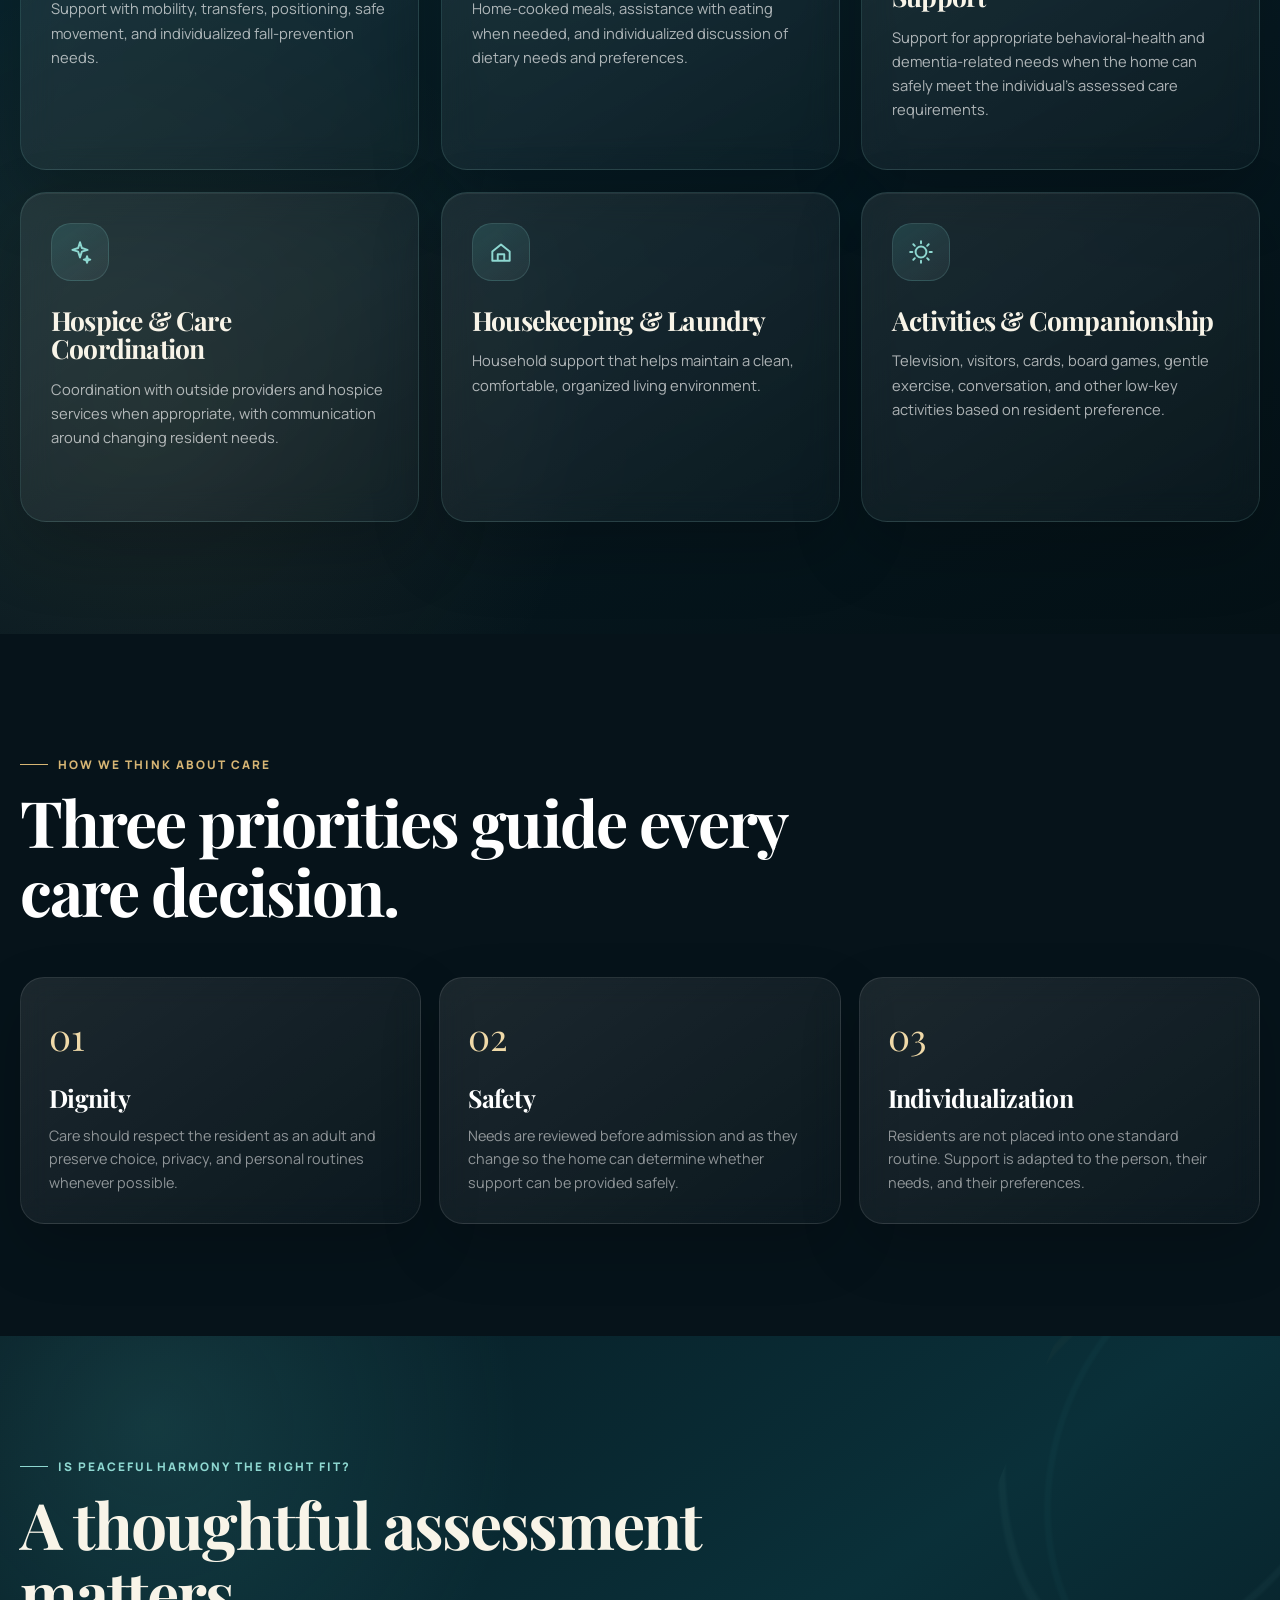
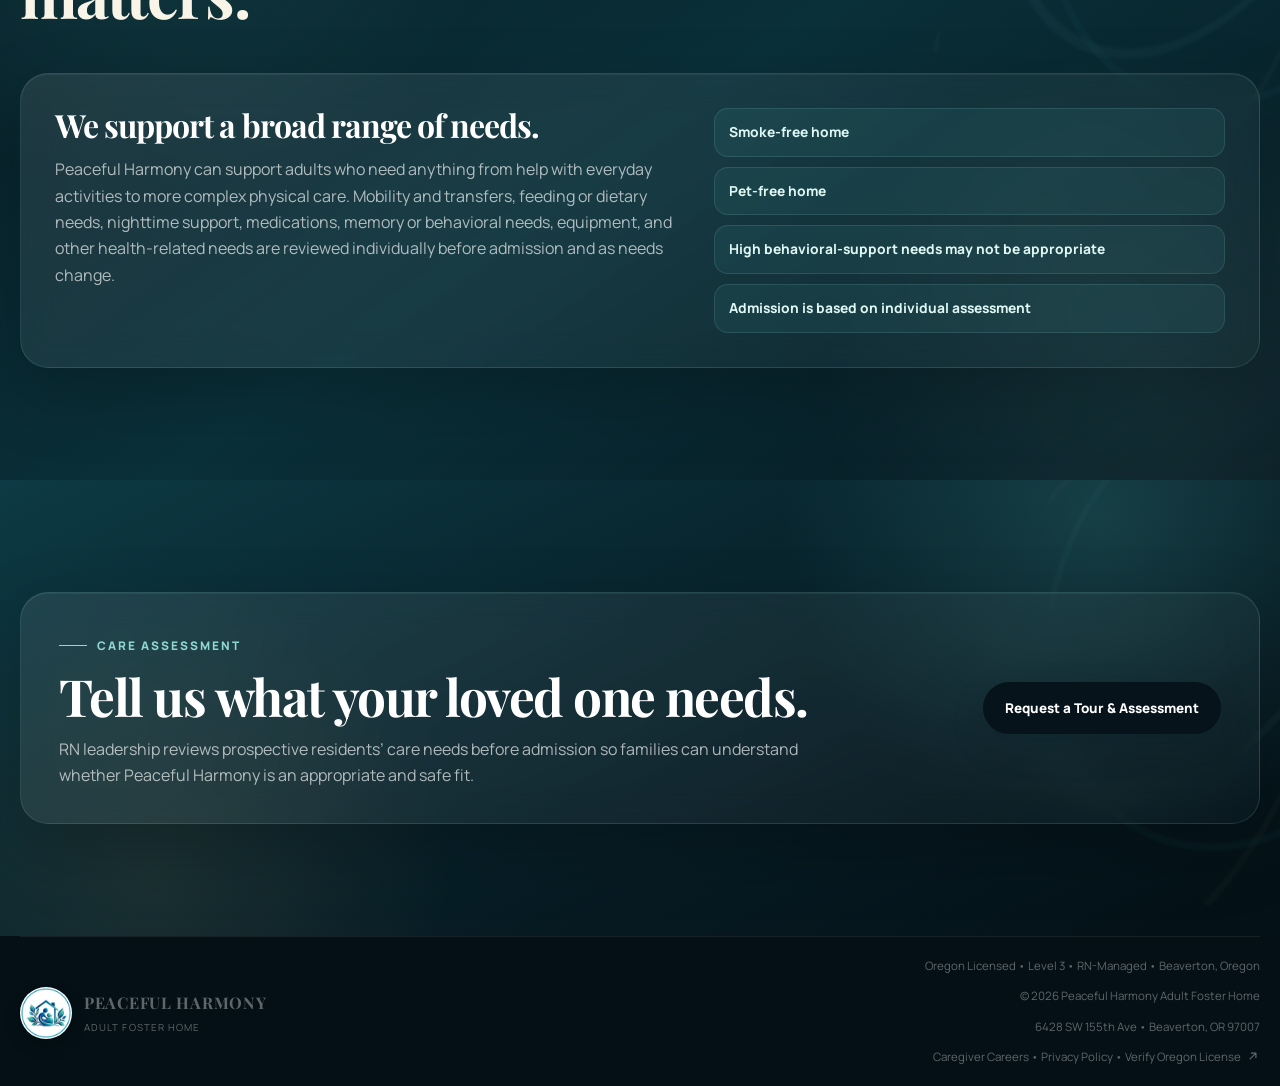
==== commit 2bf68f09: "Add files via upload" ====
--- a/care.html
+++ b/care.html
@@ -47,7 +47,7 @@
 <nav aria-label="Mobile navigation" class="mobile-menu" id="mobileMenu">
 <a href="index.html">Home</a>
 <a href="our-home.html">Our Home</a>
-<a href="team.html">Meet the Team</a>
+<a href="team.html">Team</a>
 <a href="care.html">Care &amp; Services</a>
 <a href="gallery.html">Gallery</a>
 <a href="families.html">For Families</a>
@@ -60,14 +60,14 @@
 <section class="section brand-light"><div class="container"><span class="eyebrow reveal">Core Services</span><h2 class="section-title reveal">Care that fits naturally into everyday life.</h2><p class="lead reveal">Services are provided according to assessed needs, the resident’s care plan, and what can be safely supported within the home’s licensed scope.</p>
 <div class="service-grid">
 <div class="info-card tilt glow reveal"><div class="icon deep">24</div><h3 class="deep">24/7 Supervision</h3><p>Ongoing caregiver presence and supervision, with overnight staffing used when resident care needs require night care.</p></div>
-<div class="info-card tilt glow reveal d1"><div class="icon deep">✚</div><h3 class="deep">RN Oversight &amp; Medication Management</h3><p>Care coordination, medication oversight, health-related communication, staff training, supplies, and clinical guidance led by experienced RN leadership.</p></div>
-<div class="info-card tilt glow reveal d2"><div class="icon deep">♥</div><h3 class="deep">Personal Care &amp; ADLs</h3><p>Respectful assistance with bathing, dressing, grooming, toileting, incontinence care, and other daily routines.</p></div>
-<div class="info-card tilt glow reveal"><div class="icon deep">↗</div><h3 class="deep">Mobility, Transfers &amp; Safety</h3><p>Support with mobility, transfers, positioning, safe movement, and individualized fall-prevention needs.</p></div>
-<div class="info-card tilt glow reveal d1"><div class="icon deep">◌</div><h3 class="deep">Meals &amp; Feeding Support</h3><p>Home-cooked meals, assistance with eating when needed, and individualized discussion of dietary needs and preferences.</p></div>
-<div class="info-card tilt glow reveal d2"><div class="icon deep">◎</div><h3 class="deep">Behavioral &amp; Dementia Support</h3><p>Support for appropriate behavioral-health and dementia-related needs when the home can safely meet the individual’s assessed care requirements.</p></div>
-<div class="info-card tilt glow reveal"><div class="icon deep">✦</div><h3 class="deep">Hospice &amp; Care Coordination</h3><p>Coordination with outside providers and hospice services when appropriate, with communication around changing resident needs.</p></div>
-<div class="info-card tilt glow reveal d1"><div class="icon deep">⌂</div><h3 class="deep">Housekeeping &amp; Laundry</h3><p>Household support that helps maintain a clean, comfortable, organized living environment.</p></div>
-<div class="info-card tilt glow reveal d2"><div class="icon deep">☀</div><h3 class="deep">Activities &amp; Companionship</h3><p>Television, visitors, cards, board games, gentle exercise, conversation, and other low-key activities based on resident preference.</p></div>
+<div class="info-card tilt glow reveal d1"><div class="icon deep"><svg aria-hidden="true" width="24" height="24" viewBox="0 0 24 24" fill="none" xmlns="http://www.w3.org/2000/svg" ><path d="M12 4v16M4 12h16" stroke="currentColor" stroke-width="1.8" stroke-linecap="round" stroke-linejoin="round"/></svg></div><h3 class="deep">RN Oversight &amp; Medication Management</h3><p>Care coordination, medication oversight, health-related communication, staff training, supplies, and clinical guidance led by experienced RN leadership.</p></div>
+<div class="info-card tilt glow reveal d2"><div class="icon deep"><svg aria-hidden="true" width="24" height="24" viewBox="0 0 24 24" fill="none" xmlns="http://www.w3.org/2000/svg" ><path d="M20.8 8.7c0 5-8.8 10.1-8.8 10.1S3.2 13.7 3.2 8.7A4.7 4.7 0 0 1 12 6.4a4.7 4.7 0 0 1 8.8 2.3Z" stroke="currentColor" stroke-width="1.8" stroke-linecap="round" stroke-linejoin="round"/></svg></div><h3 class="deep">Personal Care &amp; ADLs</h3><p>Respectful assistance with bathing, dressing, grooming, toileting, incontinence care, and other daily routines.</p></div>
+<div class="info-card tilt glow reveal"><div class="icon deep"><svg aria-hidden="true" width="24" height="24" viewBox="0 0 24 24" fill="none" xmlns="http://www.w3.org/2000/svg" ><path d="M7 17 17 7M9 7h8v8" stroke="currentColor" stroke-width="1.8" stroke-linecap="round" stroke-linejoin="round"/></svg></div><h3 class="deep">Mobility, Transfers &amp; Safety</h3><p>Support with mobility, transfers, positioning, safe movement, and individualized fall-prevention needs.</p></div>
+<div class="info-card tilt glow reveal d1"><div class="icon deep"><svg aria-hidden="true" width="24" height="24" viewBox="0 0 24 24" fill="none" xmlns="http://www.w3.org/2000/svg" ><path d="M7 10.5c0-2.6 2.2-4.8 5-4.8s5 2.2 5 4.8c0 4.4-5 8-5 8s-5-3.6-5-8ZM10 10.5h4" stroke="currentColor" stroke-width="1.8" stroke-linecap="round" stroke-linejoin="round"/></svg></div><h3 class="deep">Meals &amp; Feeding Support</h3><p>Home-cooked meals, assistance with eating when needed, and individualized discussion of dietary needs and preferences.</p></div>
+<div class="info-card tilt glow reveal d2"><div class="icon deep"><svg aria-hidden="true" width="24" height="24" viewBox="0 0 24 24" fill="none" xmlns="http://www.w3.org/2000/svg" ><path d="M12 20a8 8 0 1 0 0-16 8 8 0 0 0 0 16ZM12 16a4 4 0 1 0 0-8 4 4 0 0 0 0 8Z" stroke="currentColor" stroke-width="1.8" stroke-linecap="round" stroke-linejoin="round"/></svg></div><h3 class="deep">Behavioral &amp; Dementia Support</h3><p>Support for appropriate behavioral-health and dementia-related needs when the home can safely meet the individual’s assessed care requirements.</p></div>
+<div class="info-card tilt glow reveal"><div class="icon deep"><svg aria-hidden="true" width="24" height="24" viewBox="0 0 24 24" fill="none" xmlns="http://www.w3.org/2000/svg" ><path d="M12 3l1.7 5.3L19 10l-5.3 1.7L12 17l-1.7-5.3L5 10l5.3-1.7L12 3ZM18.5 16l.7 2.3 2.3.7-2.3.7-.7 2.3-.7-2.3-2.3-.7 2.3-.7.7-2.3" stroke="currentColor" stroke-width="1.8" stroke-linecap="round" stroke-linejoin="round"/></svg></div><h3 class="deep">Hospice &amp; Care Coordination</h3><p>Coordination with outside providers and hospice services when appropriate, with communication around changing resident needs.</p></div>
+<div class="info-card tilt glow reveal d1"><div class="icon deep"><svg aria-hidden="true" width="24" height="24" viewBox="0 0 24 24" fill="none" xmlns="http://www.w3.org/2000/svg" ><path d="M4 11.5 12 5l8 6.5V20H4v-8.5ZM9 20v-6h6v6" stroke="currentColor" stroke-width="1.8" stroke-linecap="round" stroke-linejoin="round"/></svg></div><h3 class="deep">Housekeeping &amp; Laundry</h3><p>Household support that helps maintain a clean, comfortable, organized living environment.</p></div>
+<div class="info-card tilt glow reveal d2"><div class="icon deep"><svg aria-hidden="true" width="24" height="24" viewBox="0 0 24 24" fill="none" xmlns="http://www.w3.org/2000/svg" ><path d="M12 7a5 5 0 1 0 0 10 5 5 0 0 0 0-10ZM12 2v2M12 20v2M4.9 4.9l1.4 1.4M17.7 17.7l1.4 1.4M2 12h2M20 12h2M4.9 19.1l1.4-1.4M17.7 6.3l1.4-1.4" stroke="currentColor" stroke-width="1.8" stroke-linecap="round" stroke-linejoin="round"/></svg></div><h3 class="deep">Activities &amp; Companionship</h3><p>Television, visitors, cards, board games, gentle exercise, conversation, and other low-key activities based on resident preference.</p></div>
 </div>
 </div></section>
 <section class="section process"><div class="container"><span class="eyebrow reveal">How We Think About Care</span><h2 class="section-title reveal">Three priorities guide every care decision.</h2><div class="steps"><div class="step reveal"><span class="step-num">01</span><h3>Dignity</h3><p>Care should respect the resident as an adult and preserve choice, privacy, and personal routines whenever possible.</p></div><div class="step reveal d1"><span class="step-num">02</span><h3>Safety</h3><p>Needs are reviewed before admission and as they change so the home can determine whether support can be provided safely.</p></div><div class="step reveal d2"><span class="step-num">03</span><h3>Individualization</h3><p>Residents are not placed into one standard routine. Support is adapted to the person, their needs, and their preferences.</p></div></div></div></section>
@@ -89,9 +89,9 @@
 </span>
 </div>
 <div class="footer-meta">
-<p>Oregon Licensed • Level 3 • RN-Managed • Beaverton, Oregon</p><p>© <span id="year"></span> Peaceful Harmony Adult Foster Home</p>
+<p>Oregon Licensed • Level 3 • RN-Managed • Beaverton, Oregon</p><p>© <span id="year">2026</span> Peaceful Harmony Adult Foster Home</p>
 <p>6428 SW 155th Ave • Beaverton, OR 97007</p>
-<p><a href="careers.html">Caregiver Careers</a> • <a href="privacy.html">Privacy Policy</a> • <a href="https://ltclicensing.oregon.gov/Providers/Details/3509747063" rel="noopener noreferrer" target="_blank">Verify Oregon License ↗</a></p>
+<p><a href="careers.html">Caregiver Careers</a> • <a href="privacy.html">Privacy Policy</a> • <a href="https://ltclicensing.oregon.gov/Providers/Details/3509747063" rel="noopener noreferrer" target="_blank">Verify Oregon License <svg aria-hidden="true" width="14" height="14" viewBox="0 0 24 24" fill="none" style="vertical-align:-2px;margin-left:3px"><path d="M7 17 17 7M9 7h8v8" stroke="currentColor" stroke-width="2" stroke-linecap="round" stroke-linejoin="round"/></svg></a></p>
 </div>
 </div>
 </footer>
@@ -99,7 +99,7 @@
 <button aria-label="Close photo viewer" class="lightbox-close" id="lightboxClose" type="button">
 <svg fill="none" viewbox="0 0 24 24"><path d="M6 6l12 12M18 6 6 18" stroke="currentColor" stroke-linecap="round" stroke-width="2"></path></svg>
 </button>
-<img alt="" id="lightboxImage" src=""/>
+<img alt="" id="lightboxImage" src="[data-uri]"/>
 </div>
 <script src="script.js"></script>
 </body>
--- a/styles.css
+++ b/styles.css
@@ -549,3 +549,742 @@
     flex-basis:38px !important;
   }
 }
+
+
+
+/* =========================================================
+   FINAL DARK BRAND UPDATE
+   Larger header logo + larger business name + darker lower
+   page sections that continue the navy/teal hero gradient.
+   ========================================================= */
+
+/* Bigger logo and stronger business name in the top navigation */
+.brand{
+  gap:16px !important;
+}
+.brand-orb{
+  width:64px !important;
+  height:64px !important;
+  min-width:64px !important;
+  flex:0 0 64px !important;
+  border:2px solid rgba(142,216,209,.34) !important;
+  box-shadow:
+    0 0 0 4px rgba(79,185,182,.06),
+    0 10px 28px rgba(0,0,0,.28) !important;
+}
+.brand-name{
+  font-family:"Playfair Display",Georgia,serif !important;
+  font-size:1.22rem !important;
+  font-weight:700 !important;
+  letter-spacing:.035em !important;
+  line-height:1.05 !important;
+  text-transform:none !important;
+}
+.brand-sub{
+  margin-top:6px !important;
+  color:rgba(255,255,255,.68) !important;
+  font-size:.60rem !important;
+  letter-spacing:.16em !important;
+}
+
+/* Keep header spacing comfortable with the larger identity */
+.nav{
+  min-height:92px !important;
+}
+.site-header.scrolled,
+.site-header.menu-visible{
+  background:rgba(4,16,22,.90) !important;
+}
+
+/* Continue the page-hero navy/teal palette down the lower pages */
+.brand-light,
+.brand-light-alt,
+.routes,
+.team-section,
+.gallery-section{
+  color:#fff !important;
+  background:
+    radial-gradient(circle at 86% 8%,rgba(79,185,182,.20),transparent 27%),
+    radial-gradient(circle at 12% 86%,rgba(214,181,116,.09),transparent 25%),
+    linear-gradient(155deg,#0d3a44 0%,#092831 34%,#061820 72%,#041116 100%) !important;
+}
+
+.brand-light-alt{
+  background:
+    radial-gradient(circle at 12% 12%,rgba(79,185,182,.17),transparent 28%),
+    radial-gradient(circle at 90% 86%,rgba(142,216,209,.10),transparent 25%),
+    linear-gradient(145deg,#071b23 0%,#0a3039 52%,#061820 100%) !important;
+}
+
+/* Subtle botanical/brand texture on dark sections */
+.brand-light:before,
+.brand-light-alt:before,
+.routes:before,
+.team-section:before,
+.gallery-section:before{
+  opacity:.22 !important;
+  background:
+    radial-gradient(ellipse at 40% 25%,transparent 58%,rgba(142,216,209,.20) 59% 60%,transparent 61%),
+    radial-gradient(ellipse at 62% 46%,transparent 58%,rgba(79,185,182,.18) 59% 60%,transparent 61%),
+    radial-gradient(ellipse at 42% 68%,transparent 58%,rgba(214,181,116,.13) 59% 60%,transparent 61%) !important;
+}
+
+/* Headings and text on dark sections */
+.brand-light .section-title,
+.brand-light-alt .section-title,
+.routes .section-title,
+.team-section .section-title,
+.gallery-section .section-title,
+.brand-light h2,
+.brand-light-alt h2,
+.routes h2,
+.team-section h2,
+.gallery-section h2,
+.brand-light h3,
+.brand-light-alt h3,
+.routes h3,
+.team-section h3,
+.gallery-section h3,
+.brand-light .deep,
+.brand-light-alt .deep{
+  color:#f8f4e8 !important;
+}
+
+.brand-light .lead,
+.brand-light-alt .lead,
+.routes .lead,
+.team-section .lead,
+.gallery-section .lead,
+.brand-light p,
+.brand-light-alt p,
+.routes p,
+.team-section p,
+.gallery-section p{
+  color:rgba(255,255,255,.70) !important;
+}
+
+.brand-light .eyebrow,
+.brand-light-alt .eyebrow,
+.routes .eyebrow,
+.team-section .eyebrow,
+.gallery-section .eyebrow{
+  color:#8ed8d1 !important;
+}
+
+/* Dark glass cards instead of white cards */
+.route-card,
+.info-card,
+.person,
+.availability-card,
+.fit-panel,
+.faq-wrap{
+  color:#fff !important;
+  border-color:rgba(142,216,209,.15) !important;
+  background:
+    linear-gradient(145deg,rgba(255,255,255,.085),rgba(255,255,255,.025)) !important;
+  box-shadow:
+    inset 0 1px 0 rgba(255,255,255,.06),
+    0 26px 70px rgba(0,0,0,.22) !important;
+  backdrop-filter:blur(16px);
+  -webkit-backdrop-filter:blur(16px);
+}
+
+.route-card:hover,
+.info-card:hover,
+.person:hover{
+  border-color:rgba(142,216,209,.28) !important;
+  box-shadow:0 34px 86px rgba(0,0,0,.30) !important;
+}
+
+.route-card h3,
+.info-card h3,
+.person h3,
+.availability-card h2,
+.fit-panel h3{
+  color:#fff !important;
+}
+
+.route-card p,
+.info-card p,
+.person p,
+.availability-card p,
+.fit-panel p,
+.profile-note{
+  color:rgba(255,255,255,.66) !important;
+}
+
+.person-role{
+  color:#8ed8d1 !important;
+}
+
+.info-card .icon{
+  color:#8ed8d1 !important;
+  border:1px solid rgba(142,216,209,.16) !important;
+  background:linear-gradient(145deg,rgba(79,185,182,.18),rgba(255,255,255,.05)) !important;
+  box-shadow:none !important;
+}
+
+.route-card .go{
+  background:linear-gradient(145deg,#0d5962,#08323a) !important;
+  color:#fff !important;
+  border:1px solid rgba(142,216,209,.18);
+}
+
+.fit-list span{
+  color:#dff7f3 !important;
+  border-color:rgba(142,216,209,.14) !important;
+  background:rgba(79,185,182,.09) !important;
+}
+
+/* FAQ becomes dark and readable */
+.faq-item{
+  border-color:rgba(255,255,255,.11) !important;
+}
+.faq-q{
+  color:#fff !important;
+}
+.faq-plus{
+  color:#8ed8d1 !important;
+  border-color:rgba(142,216,209,.22) !important;
+}
+.faq-a p{
+  color:rgba(255,255,255,.66) !important;
+}
+
+/* Contact and careers forms: dark glass shell, not a big white panel */
+.light-shell{
+  color:#fff !important;
+  border-color:rgba(142,216,209,.16) !important;
+  background:
+    linear-gradient(145deg,rgba(255,255,255,.085),rgba(255,255,255,.025)) !important;
+  box-shadow:0 32px 82px rgba(0,0,0,.25) !important;
+}
+
+.light-shell .contact-copy .section-title,
+.light-shell .application-title{
+  color:#fff !important;
+}
+.light-shell .contact-copy .lead,
+.light-shell .application-help,
+.light-shell .form-note{
+  color:rgba(255,255,255,.64) !important;
+}
+.light-shell .contact-copy .eyebrow,
+.light-shell .application-kicker{
+  color:#8ed8d1 !important;
+}
+
+.light-shell .field label{
+  color:rgba(255,255,255,.88) !important;
+}
+
+.light-shell .field input,
+.light-shell .field textarea,
+.light-shell .field select,
+.light-shell .choice{
+  color:#f7fbfa !important;
+  border-color:rgba(142,216,209,.18) !important;
+  background:rgba(3,22,29,.70) !important;
+}
+
+.light-shell .field input::placeholder,
+.light-shell .field textarea::placeholder{
+  color:rgba(255,255,255,.42) !important;
+}
+
+.light-shell .field select option{
+  color:#0d2128;
+  background:#fff;
+}
+
+.light-shell .choice{
+  color:rgba(255,255,255,.86) !important;
+}
+
+.light-shell .application-section{
+  border-color:rgba(255,255,255,.10) !important;
+}
+
+.light-shell .application-consent{
+  color:rgba(255,255,255,.78) !important;
+  border:1px solid rgba(142,216,209,.14) !important;
+  background:rgba(79,185,182,.07) !important;
+}
+
+/* Keep contact information visually integrated with the new dark theme */
+.contact-card{
+  border-color:rgba(142,216,209,.13) !important;
+  background:rgba(255,255,255,.045) !important;
+}
+.contact-value{
+  color:rgba(255,255,255,.82) !important;
+}
+
+/* Remove any remaining light-page impression from the body */
+body{
+  background:#041116 !important;
+}
+
+/* Footer branding slightly larger to match the stronger header */
+.footer-mark{
+  width:52px !important;
+  height:52px !important;
+  min-width:52px !important;
+  flex:0 0 52px !important;
+}
+.footer-brand strong{
+  font-family:"Playfair Display",Georgia,serif;
+  font-size:1rem !important;
+  letter-spacing:.045em !important;
+}
+
+/* Responsive adjustments for the larger logo/name */
+@media(max-width:1120px){
+  :root{--header:84px}
+  .nav{min-height:84px !important}
+  .brand-orb{
+    width:58px !important;
+    height:58px !important;
+    min-width:58px !important;
+    flex-basis:58px !important;
+  }
+  .brand-name{
+    font-size:1.08rem !important;
+  }
+}
+
+@media(max-width:720px){
+  :root{--header:78px}
+  .nav{min-height:78px !important}
+  .brand{gap:11px !important}
+  .brand-orb{
+    width:52px !important;
+    height:52px !important;
+    min-width:52px !important;
+    flex-basis:52px !important;
+  }
+  .brand-name{
+    max-width:210px !important;
+    font-size:.94rem !important;
+    letter-spacing:.025em !important;
+  }
+  .brand-sub{
+    max-width:210px !important;
+    font-size:.50rem !important;
+  }
+  .footer-mark{
+    width:46px !important;
+    height:46px !important;
+    min-width:46px !important;
+    flex-basis:46px !important;
+  }
+}
+
+
+
+/* =========================================================
+   EXTRA-LARGE HEADER BRANDING + NAVIGATION
+   Final emphasis update requested by the owners.
+   ========================================================= */
+
+@media (min-width:1121px){
+  .nav{
+    min-height:112px !important;
+    gap:24px !important;
+  }
+
+  .brand{
+    gap:18px !important;
+    flex-shrink:0 !important;
+  }
+
+  .brand-orb{
+    width:88px !important;
+    height:88px !important;
+    min-width:88px !important;
+    flex:0 0 88px !important;
+    border-width:2px !important;
+    box-shadow:
+      0 0 0 5px rgba(79,185,182,.07),
+      0 14px 34px rgba(0,0,0,.30) !important;
+  }
+
+  .brand-name{
+    font-family:"Playfair Display",Georgia,serif !important;
+    font-size:1.58rem !important;
+    font-weight:700 !important;
+    line-height:1 !important;
+    letter-spacing:.035em !important;
+    white-space:nowrap !important;
+  }
+
+  .brand-sub{
+    margin-top:8px !important;
+    font-size:.68rem !important;
+    line-height:1 !important;
+    letter-spacing:.20em !important;
+    white-space:nowrap !important;
+  }
+
+  .nav-links{
+    gap:8px !important;
+    align-items:center !important;
+  }
+
+  .nav-links a{
+    font-size:1.02rem !important;
+    font-weight:700 !important;
+    padding:14px 12px !important;
+    letter-spacing:-.01em !important;
+  }
+
+  .nav-links a:after{
+    height:2px !important;
+  }
+
+  .nav-cta,
+  .nav .btn,
+  .nav a.btn{
+    min-height:52px !important;
+    padding:0 24px !important;
+    font-size:1rem !important;
+    font-weight:800 !important;
+    border-radius:999px !important;
+  }
+}
+
+/* Tablet: still noticeably larger than the old header */
+@media (min-width:721px) and (max-width:1120px){
+  .nav{
+    min-height:94px !important;
+  }
+
+  .brand-orb{
+    width:68px !important;
+    height:68px !important;
+    min-width:68px !important;
+    flex:0 0 68px !important;
+  }
+
+  .brand-name{
+    font-size:1.28rem !important;
+  }
+
+  .brand-sub{
+    font-size:.58rem !important;
+  }
+
+  .nav-links a{
+    font-size:.95rem !important;
+    font-weight:700 !important;
+    padding:12px 9px !important;
+  }
+
+  .nav-cta,
+  .nav .btn,
+  .nav a.btn{
+    min-height:48px !important;
+    padding:0 20px !important;
+    font-size:.95rem !important;
+  }
+}
+
+/* Mobile branding stays large without crowding the menu */
+@media (max-width:720px){
+  .nav{
+    min-height:86px !important;
+  }
+
+  .brand{
+    gap:12px !important;
+  }
+
+  .brand-orb{
+    width:60px !important;
+    height:60px !important;
+    min-width:60px !important;
+    flex:0 0 60px !important;
+  }
+
+  .brand-name{
+    max-width:230px !important;
+    font-size:1.06rem !important;
+    font-weight:700 !important;
+    line-height:1.02 !important;
+  }
+
+  .brand-sub{
+    max-width:230px !important;
+    margin-top:6px !important;
+    font-size:.54rem !important;
+  }
+
+  .nav-links a{
+    font-size:1.12rem !important;
+    font-weight:800 !important;
+    padding:14px 0 !important;
+  }
+
+  .nav-links .btn,
+  .nav-links a.btn,
+  .nav-cta{
+    min-height:50px !important;
+    font-size:1.02rem !important;
+  }
+}
+
+
+
+/* =========================================================
+   LARGER TOP NAVIGATION TEXT
+   Makes Home / Our Home / Team / Care / Gallery /
+   For Families / Careers / Contact more prominent.
+   ========================================================= */
+
+@media (min-width:1121px){
+  .nav-links{
+    gap:12px !important;
+  }
+
+  .nav-links a{
+    font-size:1.18rem !important;
+    font-weight:800 !important;
+    padding:15px 13px !important;
+    line-height:1 !important;
+  }
+
+  .nav-links a:after{
+    bottom:7px !important;
+    height:2px !important;
+  }
+
+  .nav-cta,
+  .nav .btn,
+  .nav a.btn{
+    font-size:1.08rem !important;
+    font-weight:800 !important;
+    padding:0 26px !important;
+  }
+}
+
+@media (min-width:721px) and (max-width:1120px){
+  .nav-links a{
+    font-size:1.05rem !important;
+    font-weight:800 !important;
+    padding:13px 10px !important;
+  }
+}
+
+@media (max-width:720px){
+  .nav-links a{
+    font-size:1.18rem !important;
+    font-weight:800 !important;
+    padding:15px 0 !important;
+  }
+}
+
+
+
+/* =========================================================
+   CORRECTED DESKTOP NAV SIZE
+   Targets the ACTUAL navigation class used by the site:
+   .desktop-nav
+   ========================================================= */
+
+@media (min-width:1121px){
+  .desktop-nav{
+    gap:14px !important;
+  }
+
+  .desktop-nav a{
+    font-size:1.15rem !important;
+    font-weight:800 !important;
+    padding:16px 0 !important;
+    line-height:1 !important;
+    letter-spacing:-.015em !important;
+  }
+
+  .desktop-nav a:after{
+    bottom:8px !important;
+    height:2px !important;
+  }
+
+  .nav-cta{
+    min-height:54px !important;
+    padding:0 24px !important;
+    font-size:1rem !important;
+    font-weight:800 !important;
+  }
+}
+
+@media (min-width:901px) and (max-width:1120px){
+  .desktop-nav{
+    gap:11px !important;
+  }
+
+  .desktop-nav a{
+    font-size:1rem !important;
+    font-weight:800 !important;
+    padding:14px 0 !important;
+  }
+}
+
+
+
+/* =========================================================
+   FINAL INTEGRATED LARGE NAVIGATION
+   Large, easy-to-read links presented as one polished
+   segmented glass navigation control.
+   ========================================================= */
+
+@media (min-width:1121px){
+
+  /* Give the larger branding + navigation enough breathing room */
+  .nav.container{
+    max-width:1460px !important;
+    gap:24px !important;
+  }
+
+  /* Turn the eight links into one cohesive navigation "rail" */
+  .desktop-nav{
+    display:flex !important;
+    align-items:center !important;
+    justify-content:center !important;
+    gap:3px !important;
+    padding:6px !important;
+    border:1px solid rgba(255,255,255,.10) !important;
+    border-radius:999px !important;
+    background:
+      linear-gradient(180deg,rgba(255,255,255,.070),rgba(255,255,255,.025)) !important;
+    box-shadow:
+      inset 0 1px 0 rgba(255,255,255,.07),
+      0 12px 30px rgba(0,0,0,.14) !important;
+    backdrop-filter:blur(16px) saturate(120%) !important;
+    -webkit-backdrop-filter:blur(16px) saturate(120%) !important;
+  }
+
+  /* Keep each item BIG, but make the group look intentional rather than scattered */
+  .desktop-nav a{
+    position:relative !important;
+    display:flex !important;
+    align-items:center !important;
+    justify-content:center !important;
+    min-height:48px !important;
+    padding:0 14px !important;
+    border-radius:999px !important;
+    font-size:1.08rem !important;
+    font-weight:800 !important;
+    line-height:1 !important;
+    letter-spacing:-.015em !important;
+    color:rgba(255,255,255,.84) !important;
+    white-space:nowrap !important;
+    transition:
+      color .18s ease,
+      background .18s ease,
+      box-shadow .18s ease,
+      transform .18s ease !important;
+  }
+
+  /* Remove the old underline so the new integrated styling stays clean */
+  .desktop-nav a:after{
+    display:none !important;
+  }
+
+  /* Gentle button effect without turning every link into a heavy box */
+  .desktop-nav a:hover{
+    color:#fff !important;
+    background:rgba(255,255,255,.085) !important;
+    box-shadow:inset 0 0 0 1px rgba(255,255,255,.055) !important;
+    transform:translateY(-1px) !important;
+  }
+
+  /* Current page gets the premium gold + teal treatment */
+  .desktop-nav a.active,
+  .desktop-nav a[aria-current="page"]{
+    color:#fff8e7 !important;
+    background:
+      linear-gradient(135deg,rgba(214,181,116,.20),rgba(79,185,182,.12)) !important;
+    box-shadow:
+      inset 0 0 0 1px rgba(214,181,116,.28),
+      0 6px 18px rgba(0,0,0,.13) !important;
+  }
+
+  /* Make Schedule a Tour coordinate with the rail, but remain the primary CTA */
+  .nav-cta{
+    min-height:58px !important;
+    display:inline-flex !important;
+    align-items:center !important;
+    justify-content:center !important;
+    padding:0 27px !important;
+    border-radius:999px !important;
+    font-size:1.04rem !important;
+    font-weight:800 !important;
+    line-height:1 !important;
+    letter-spacing:-.01em !important;
+    color:#fff !important;
+    border:1px solid rgba(214,181,116,.34) !important;
+    background:
+      linear-gradient(135deg,rgba(214,181,116,.18),rgba(79,185,182,.13)) !important;
+    box-shadow:
+      inset 0 1px 0 rgba(255,255,255,.09),
+      0 12px 30px rgba(0,0,0,.15) !important;
+  }
+
+  .nav-cta:hover{
+    transform:translateY(-2px) !important;
+    border-color:rgba(214,181,116,.50) !important;
+    background:
+      linear-gradient(135deg,rgba(214,181,116,.27),rgba(79,185,182,.20)) !important;
+  }
+}
+
+/* At narrower desktop widths, preserve the same design but compress it slightly */
+@media (min-width:1121px) and (max-width:1390px){
+  .nav.container{
+    max-width:1320px !important;
+    gap:15px !important;
+  }
+
+  .desktop-nav{
+    gap:1px !important;
+    padding:5px !important;
+  }
+
+  .desktop-nav a{
+    min-height:44px !important;
+    padding:0 9px !important;
+    font-size:.94rem !important;
+  }
+
+  .nav-cta{
+    min-height:52px !important;
+    padding:0 19px !important;
+    font-size:.94rem !important;
+  }
+}
+
+/* Mobile menu links stay large and clean */
+@media (max-width:1120px){
+  .mobile-menu a{
+    font-size:1.12rem !important;
+    font-weight:800 !important;
+    padding-top:14px !important;
+    padding-bottom:14px !important;
+  }
+}
+
+/* =========================================================
+   AVAILABILITY PAGE
+   ========================================================= */
+.availability-hero{background:radial-gradient(circle at 82% 18%,rgba(78,184,181,.23),transparent 31%),radial-gradient(circle at 14% 84%,rgba(214,181,116,.10),transparent 28%),linear-gradient(145deg,#06131a 0%,#0a2f38 56%,#0d424a 100%)}
+.availability-hero-grid{min-height:640px;display:grid!important;grid-template-columns:minmax(0,1.08fr) minmax(340px,.7fr);gap:70px;align-items:center}
+.availability-hero h1{margin:18px 0 22px;max-width:760px;color:#fff;font-family:"Playfair Display",Georgia,serif;font-size:clamp(4.4rem,7.2vw,7rem);line-height:.88;letter-spacing:-.055em}
+.availability-hero h1 em{color:#ead19b;font-weight:600}.availability-hero .lead{max-width:720px;color:rgba(255,255,255,.73)}
+.availability-actions{display:flex;flex-wrap:wrap;gap:14px;margin-top:30px}
+.availability-status-card{position:relative;overflow:hidden;padding:42px;border:1px solid rgba(142,216,209,.20);border-radius:32px;background:radial-gradient(circle at 100% 0%,rgba(142,216,209,.14),transparent 34%),linear-gradient(145deg,rgba(255,255,255,.10),rgba(255,255,255,.035));box-shadow:inset 0 1px 0 rgba(255,255,255,.07),0 30px 80px rgba(0,0,0,.28);backdrop-filter:blur(18px);-webkit-backdrop-filter:blur(18px)}
+.availability-status-top{display:flex;align-items:center;gap:10px;color:#dff7f3;font-size:.76rem;font-weight:800;letter-spacing:.18em}.availability-pulse{width:10px;height:10px;border-radius:50%;background:#8ed8d1;box-shadow:0 0 0 7px rgba(142,216,209,.11)}
+.availability-number{margin-top:20px;color:#fff;font-family:"Playfair Display",Georgia,serif;font-size:8.7rem;line-height:.8;letter-spacing:-.06em}.availability-label{margin-top:22px;color:#ead19b;font-family:"Playfair Display",Georgia,serif;font-size:1.8rem;font-weight:700;line-height:1.05}.availability-divider{width:54px;height:1px;margin:26px 0 22px;background:rgba(214,181,116,.55)}.availability-status-card p{margin:0;color:rgba(255,255,255,.64);line-height:1.7}
+.availability-section,.availability-process{position:relative;overflow:hidden;padding:110px 0}.availability-intro{display:grid;grid-template-columns:1fr .92fr;gap:70px;align-items:end;margin-bottom:48px}.availability-grid{display:grid;grid-template-columns:repeat(4,1fr);gap:18px}.availability-feature-card{min-height:270px;padding:30px;border:1px solid rgba(142,216,209,.15);border-radius:24px;background:linear-gradient(145deg,rgba(255,255,255,.085),rgba(255,255,255,.025));box-shadow:0 26px 70px rgba(0,0,0,.20)}.availability-icon{width:48px;height:48px;display:grid;place-items:center;margin-bottom:32px;border-radius:50%;color:#ead19b;border:1px solid rgba(214,181,116,.28);background:rgba(214,181,116,.08);font-size:.77rem;font-weight:800}.availability-feature-card h3,.availability-step h3{color:#fff;font-family:"Playfair Display",Georgia,serif;font-size:1.42rem}.availability-feature-card p,.availability-step p{color:rgba(255,255,255,.64);line-height:1.7}.availability-process-head{max-width:790px;margin-bottom:48px}.availability-steps{display:grid;grid-template-columns:repeat(3,1fr);gap:18px}.availability-step{display:flex;gap:20px;min-height:210px;padding:28px;border:1px solid rgba(142,216,209,.14);border-radius:22px;background:rgba(255,255,255,.045)}.availability-step>span{flex:0 0 42px;width:42px;height:42px;display:grid;place-items:center;border-radius:50%;color:#061820;background:#ead19b;font-weight:800}.availability-step h3{margin:6px 0 10px}.availability-step p{margin:0}.availability-note{display:flex;gap:18px;align-items:flex-start;margin-top:24px;padding:22px 26px;border:1px solid rgba(214,181,116,.19);border-radius:18px;background:rgba(214,181,116,.065);color:rgba(255,255,255,.70)}.availability-note strong{flex:0 0 auto;color:#ead19b}
+.availability-cta{padding:86px 0;color:#fff;background:radial-gradient(circle at 84% 30%,rgba(79,185,182,.17),transparent 28%),linear-gradient(135deg,#071a22 0%,#0a333c 100%)}.availability-cta-inner{display:flex;align-items:center;justify-content:space-between;gap:45px}.availability-cta h2{max-width:800px;margin:12px 0 0;color:#fff;font-family:"Playfair Display",Georgia,serif;font-size:clamp(2.4rem,4vw,4.3rem);line-height:1}.availability-cta .availability-actions{flex:0 0 auto;margin-top:0}
+@media(max-width:1100px){.availability-hero-grid{grid-template-columns:1fr!important;gap:42px;padding-top:80px;padding-bottom:80px}.availability-status-card{max-width:570px}.availability-grid{grid-template-columns:repeat(2,1fr)}.availability-intro{grid-template-columns:1fr;gap:20px}}
+@media(max-width:760px){.availability-hero-grid{min-height:auto;padding-top:72px;padding-bottom:64px}.availability-hero h1{font-size:clamp(3.7rem,17vw,5.5rem)}.availability-status-card{padding:30px}.availability-number{font-size:7rem}.availability-grid,.availability-steps{grid-template-columns:1fr}.availability-section,.availability-process{padding:76px 0}.availability-cta-inner{align-items:flex-start;flex-direction:column}.availability-note{flex-direction:column;gap:7px}}
